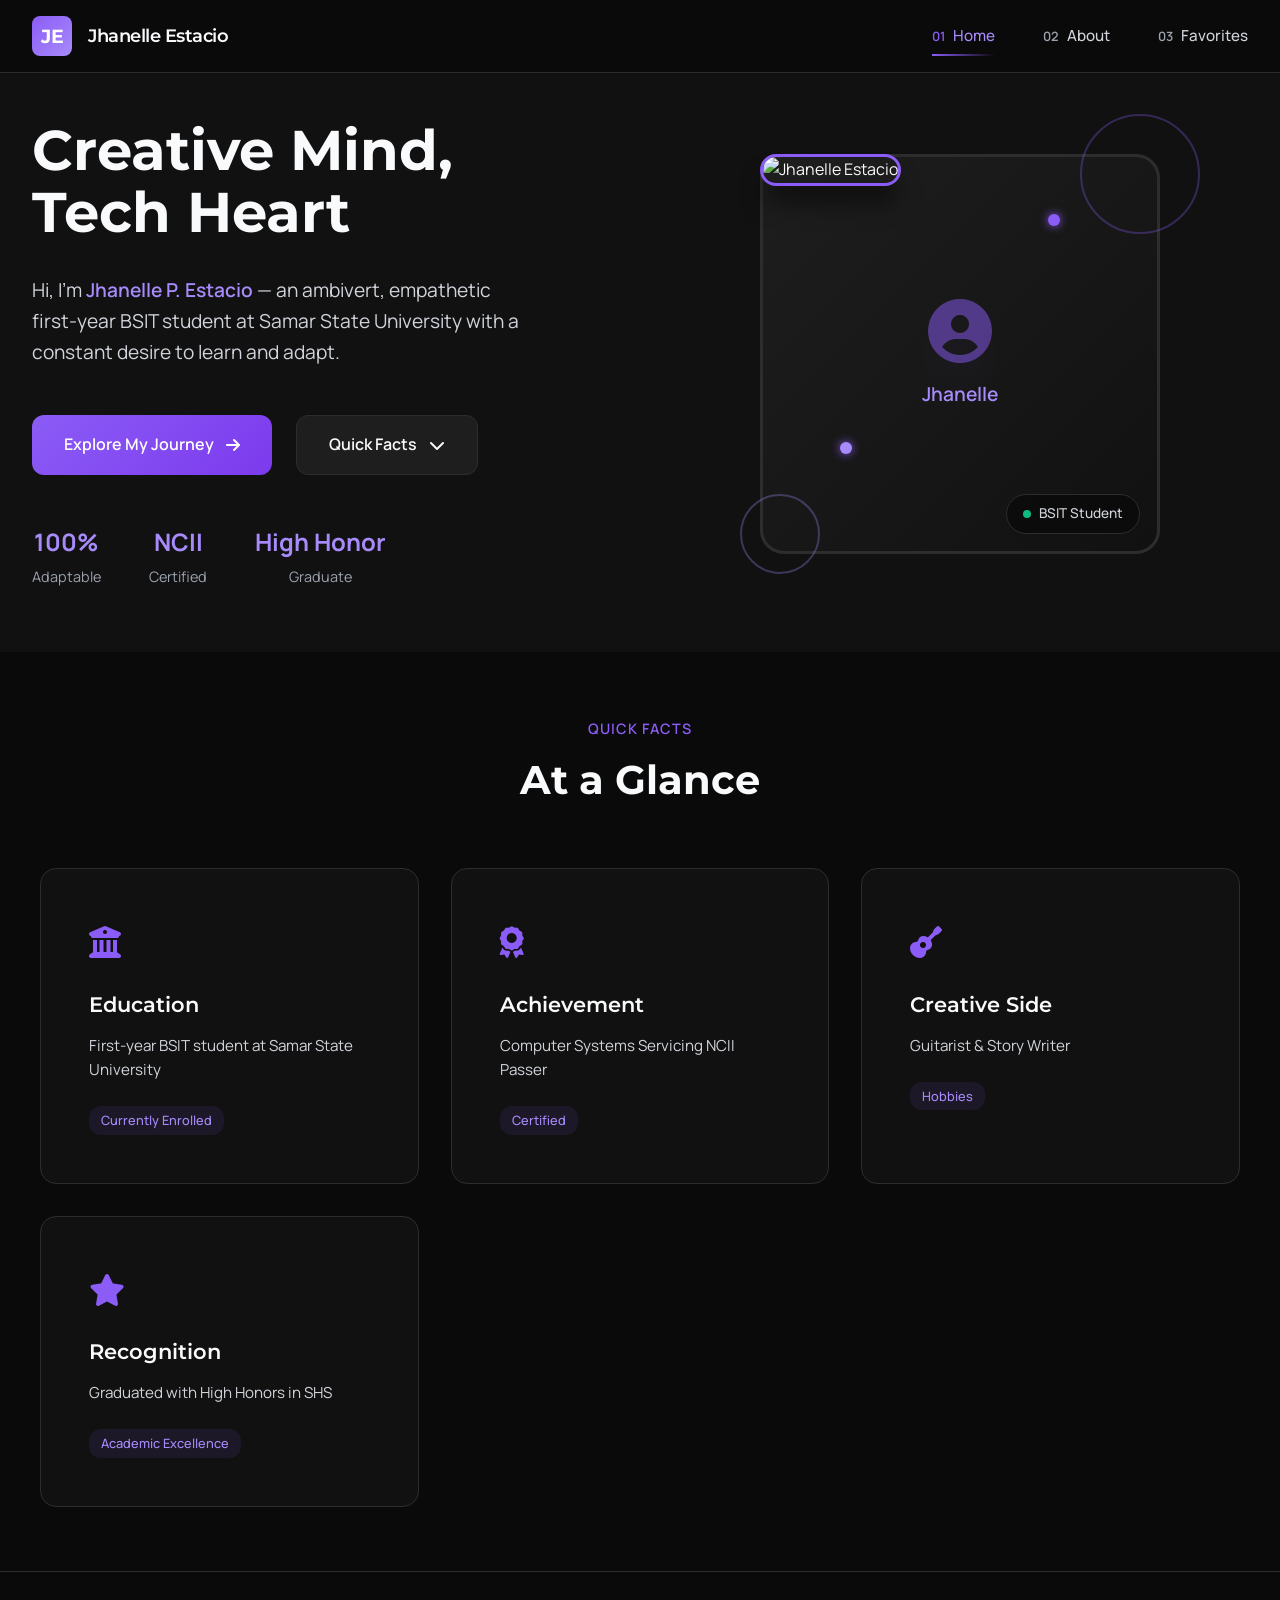
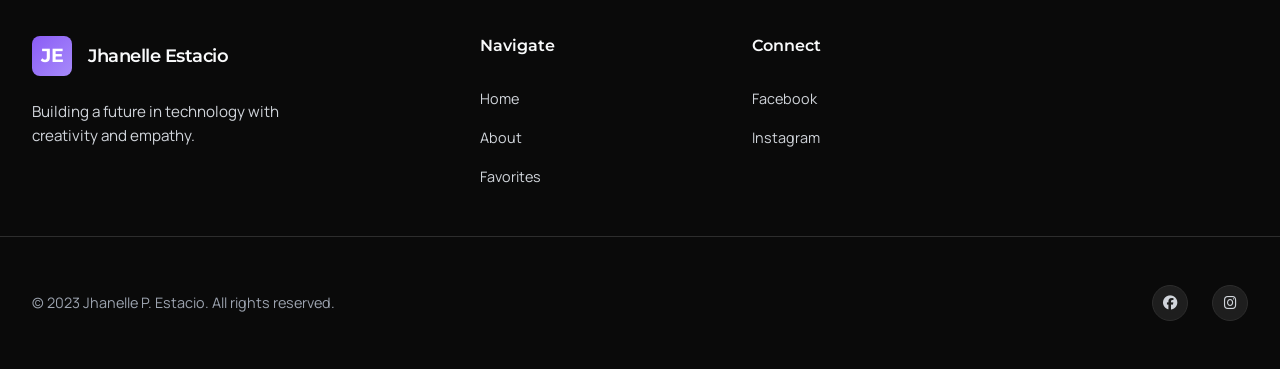
==== index.html @ f0dbc02e "Add files via upload" ====
<!DOCTYPE html>
<html lang="en">

<head>
    <meta charset="UTF-8">
    <meta name="viewport" content="width=device-width, initial-scale=1.0">
    <title>Jhanelle Estacio | BSIT Student & Creative</title>
    <link rel="stylesheet" href="style.css">
    <link rel="preconnect" href="https://fonts.googleapis.com">
    <link rel="preconnect" href="https://fonts.gstatic.com" crossorigin>
    <link
        href="https://fonts.googleapis.com/css2?family=Montserrat:wght@300;400;500;600;700&family=Manrope:wght@300;400;500;600&display=swap"
        rel="stylesheet">
    <link rel="stylesheet" href="https://cdnjs.cloudflare.com/ajax/libs/font-awesome/6.4.0/css/all.min.css">
    <link rel="stylesheet" href="https://cdnjs.cloudflare.com/ajax/libs/font-awesome/6.4.0/css/all.min.css">
</head>

<body>
    <!-- Navigation -->
    <nav class="navbar">
        <div class="nav-container">
            <div class="nav-logo">
                <span class="logo-icon">JE</span>
                <span class="logo-text">Jhanelle Estacio</span>
            </div>

            <div class="nav-menu">
                <a href="index.html" class="nav-link active">
                    <span class="nav-number">01</span>
                    <span class="nav-label">Home</span>
                </a>
                <a href="about.html" class="nav-link">
                    <span class="nav-number">02</span>
                    <span class="nav-label">About</span>
                </a>
                <a href="favorites.html" class="nav-link">
                    <span class="nav-number">03</span>
                    <span class="nav-label">Favorites</span>
                </a>
            </div>

            <button class="menu-toggle">
                <span class="menu-bar"></span>
                <span class="menu-bar"></span>
            </button>
        </div>
    </nav>

    <!-- Hero Section -->
    <section class="hero-section">
        <div class="hero-container">
            <div class="hero-content">

                <h1 class="hero-title">
                    <span class="title-line">Creative Mind,</span>
                    <span class="title-line">Tech Heart</span>
                </h1>

                <p class="hero-subtitle">
                    Hi, I'm <span class="highlight-name">Jhanelle P. Estacio</span> — an ambivert, empathetic first-year
                    BSIT student at Samar State University with a constant desire to learn and adapt.
                </p>

                <div class="hero-actions">
                    <a href="about.html" class="btn-primary">
                        <span>Explore My Journey</span>
                        <i class="fas fa-arrow-right"></i>
                    </a>
                    <a href="#quick-facts" class="btn-secondary">
                        <span>Quick Facts</span>
                        <i class="fas fa-chevron-down"></i>
                    </a>
                </div>

                <div class="hero-stats">
                    <div class="stat-item">
                        <div class="stat-number">100%</div>
                        <div class="stat-label">Adaptable</div>
                    </div>
                    <div class="stat-item">
                        <div class="stat-number">NCII</div>
                        <div class="stat-label">Certified</div>
                    </div>
                    <div class="stat-item">
                        <div class="stat-number">High Honor</div>
                        <div class="stat-label">Graduate</div>
                    </div>
                </div>
            </div>

            <div class="hero-visual">
                <div class="visual-container">
                    <div class="main-visual">
                        <!-- Profile Image Container -->
                        <div class="profile-image-container">
                            <!-- Your actual profile image -->
                            <img src="images/profile.jpg" alt="Jhanelle Estacio" class="profile-image">

                            <!-- Fallback in case image doesn't load -->
                            <div class="profile-fallback">
                                <i class="fas fa-user-circle"></i>
                                <span>Jhanelle</span>
                            </div>

                            <!-- Decorative elements -->
                            <div class="profile-decoration">
                                <div class="decoration-circle circle-1"></div>
                                <div class="decoration-circle circle-2"></div>
                                <div class="decoration-dot dot-1"></div>
                                <div class="decoration-dot dot-2"></div>
                                <div class="decoration-accent accent-1"></div>
                            </div>

                            <!-- Status badge -->
                            <div class="profile-status">
                                <span class="status-dot"></span>
                                <span class="status-text">BSIT Student</span>
                            </div>
                        </div>
                    </div>
                </div>
            </div>
    </section>

    <!-- Quick Facts -->
    <section class="quick-facts" id="quick-facts">
        <div class="section-header">
            <span class="section-label">Quick Facts</span>
            <h2 class="section-title">At a Glance</h2>
        </div>

        <div class="facts-grid">
            <div class="fact-card">
                <div class="fact-icon">
                    <i class="fas fa-university"></i>
                </div>
                <h3 class="fact-title">Education</h3>
                <p class="fact-desc">First-year BSIT student at Samar State University</p>
                <div class="fact-meta">
                    <span class="meta-tag">Currently Enrolled</span>
                </div>
            </div>

            <div class="fact-card">
                <div class="fact-icon">
                    <i class="fas fa-award"></i>
                </div>
                <h3 class="fact-title">Achievement</h3>
                <p class="fact-desc">Computer Systems Servicing NCII Passer</p>
                <div class="fact-meta">
                    <span class="meta-tag">Certified</span>
                </div>
            </div>

            <div class="fact-card">
                <div class="fact-icon">
                    <i class="fas fa-guitar"></i>
                </div>
                <h3 class="fact-title">Creative Side</h3>
                <p class="fact-desc">Guitarist & Story Writer</p>
                <div class="fact-meta">
                    <span class="meta-tag">Hobbies</span>
                </div>
            </div>

            <div class="fact-card">
                <div class="fact-icon">
                    <i class="fas fa-star"></i>
                </div>
                <h3 class="fact-title">Recognition</h3>
                <p class="fact-desc">Graduated with High Honors in SHS</p>
                <div class="fact-meta">
                    <span class="meta-tag">Academic Excellence</span>
                </div>
            </div>
        </div>
    </section>

    <!-- Footer -->
    <footer class="footer">
        <div class="footer-container">
            <div class="footer-brand">
                <div class="footer-logo">
                    <span class="logo-icon">JE</span>
                    <span class="logo-text">Jhanelle Estacio</span>
                </div>
                <p class="footer-tagline">Building a future in technology with creativity and empathy.</p>
            </div>

            <div class="footer-links">
                <div class="link-group">
                    <h4 class="link-title">Navigate</h4>
                    <a href="index.html" class="footer-link">Home</a>
                    <a href="about.html" class="footer-link">About</a>
                    <a href="favorites.html" class="footer-link">Favorites</a>
                </div>

                <div class="link-group">
                    <h4 class="link-title">Connect</h4>
                    <a href="https://www.facebook.com/jhanelle.estacio.2025" class="footer-link">Facebook</a>
                    <a href="https://www.instagram.com/elle_estacioo?igsh=bXg5MTA5ZjFhMmU0" class="footer-link">Instagram</a>
                </div>
            </div>
        </div>

        <div class="footer-bottom">
            <p class="copyright">&copy; 2023 Jhanelle P. Estacio. All rights reserved.</p>
            <div class="footer-social">
                <a href="https://www.facebook.com/jhanelle.estacio.2025" class="social-icon"><i class="fab fa-facebook"></i></a>
                <a href="https://www.instagram.com/elle_estacioo?igsh=bXg5MTA5ZjFhMmU0" class="social-icon"><i class="fab fa-instagram"></i></a>
            </div>
        </div>
    </footer>
</body>

</html>
---- style.css ----
/* ============================================
   PREMIUM BRAND STYLES - Jhanelle Estacio
   ============================================ */

/* Reset & Base */
* {
    margin: 0;
    padding: 0;
    box-sizing: border-box;
}

:root {
    /* Premium Color Palette */
    --primary: #0A0A0A;
    --secondary: #1A1A1A;
    --accent: #8B5CF6;
    --accent-light: #A78BFA;
    --accent-dark: #7C3AED;
    --text-primary: #F9FAFB;
    --text-secondary: #D1D5DB;
    --text-muted: #9CA3AF;
    --surface: #111111;
    --surface-light: #1E1E1E;
    --surface-dark: #0A0A0A;
    --border: #2D2D2D;
    --success: #10B981;
    --warning: #F59E0B;
    --error: #EF4444;
    
    /* Typography */
    --font-heading: 'Montserrat', sans-serif;
    --font-body: 'Manrope', sans-serif;
    
    /* Spacing */
    --space-xs: 0.5rem;
    --space-sm: 1rem;
    --space-md: 1.5rem;
    --space-lg: 2rem;
    --space-xl: 3rem;
    --space-2xl: 4rem;
    
    /* Effects */
    --shadow-sm: 0 1px 3px rgba(0, 0, 0, 0.3);
    --shadow-md: 0 4px 6px -1px rgba(0, 0, 0, 0.4);
    --shadow-lg: 0 10px 15px -3px rgba(0, 0, 0, 0.5);
    --shadow-xl: 0 20px 25px -5px rgba(0, 0, 0, 0.6);
    --glow: 0 0 20px rgba(139, 92, 246, 0.3);
    --transition: all 0.3s cubic-bezier(0.4, 0, 0.2, 1);
}

html {
    scroll-behavior: smooth;
}

body {
    font-family: var(--font-body);
    background-color: var(--surface);
    color: var(--text-primary);
    line-height: 1.6;
    overflow-x: hidden;
    font-weight: 400;
}

/* Typography */
h1, h2, h3, h4, h5, h6 {
    font-family: var(--font-heading);
    font-weight: 600;
    line-height: 1.2;
}

/* Container */
.container {
    max-width: 1280px;
    margin: 0 auto;
    padding: 0 var(--space-lg);
}

/* Navigation */
.navbar {
    position: fixed;
    top: 0;
    left: 0;
    right: 0;
    background: rgba(10, 10, 10, 0.9);
    backdrop-filter: blur(10px);
    border-bottom: 1px solid var(--border);
    z-index: 1000;
    padding: var(--space-sm) 0;
}

.nav-container {
    max-width: 1280px;
    margin: 0 auto;
    padding: 0 var(--space-lg);
    display: flex;
    align-items: center;
    justify-content: space-between;
}

.nav-logo {
    display: flex;
    align-items: center;
    gap: var(--space-sm);
}

.logo-icon {
    width: 40px;
    height: 40px;
    background: linear-gradient(135deg, var(--accent), var(--accent-light));
    color: white;
    border-radius: 8px;
    display: flex;
    align-items: center;
    justify-content: center;
    font-family: var(--font-heading);
    font-weight: 700;
    font-size: 1.2rem;
}

.logo-text {
    font-family: var(--font-heading);
    font-weight: 600;
    font-size: 1.1rem;
    letter-spacing: -0.5px;
}

.nav-menu {
    display: flex;
    gap: var(--space-xl);
}

.nav-link {
    display: flex;
    align-items: center;
    gap: 8px;
    text-decoration: none;
    color: var(--text-secondary);
    font-weight: 500;
    font-size: 0.95rem;
    transition: var(--transition);
    position: relative;
    padding: 8px 0;
}

.nav-link:hover {
    color: var(--text-primary);
}

.nav-link.active {
    color: var(--accent-light);
}

.nav-link.active .nav-number {
    color: var(--accent);
}

.nav-link.active::after {
    content: '';
    position: absolute;
    bottom: 0;
    left: 0;
    width: 100%;
    height: 2px;
    background: linear-gradient(90deg, var(--accent), transparent);
}

.nav-number {
    font-size: 0.8rem;
    color: var(--text-muted);
    font-weight: 600;
}

.nav-cta {
    display: flex;
    align-items: center;
    gap: 8px;
    padding: 8px 16px;
    background: var(--surface-light);
    border-radius: 20px;
    border: 1px solid var(--border);
}

.status-indicator {
    width: 8px;
    height: 8px;
    background: var(--success);
    border-radius: 50%;
    animation: pulse 2s infinite;
}

@keyframes pulse {
    0%, 100% { opacity: 1; }
    50% { opacity: 0.5; }
}

.status-text {
    font-size: 0.85rem;
    color: var(--text-secondary);
}

.menu-toggle {
    display: none;
    background: none;
    border: none;
    cursor: pointer;
    padding: 8px;
}

.menu-bar {
    display: block;
    width: 20px;
    height: 2px;
    background: var(--text-primary);
    margin: 4px 0;
    transition: var(--transition);
}

/* Hero Section */
.hero-section {
    padding-top: 120px;
    padding-bottom: var(--space-2xl);
    position: relative;
    overflow: hidden;
}

.hero-container {
    max-width: 1280px;
    margin: 0 auto;
    padding: 0 var(--space-lg);
    display: grid;
    grid-template-columns: 1fr 1fr;
    gap: var(--space-2xl);
    align-items: center;
}

.hero-badge {
    display: inline-flex;
    align-items: center;
    gap: 8px;
    background: rgba(139, 92, 246, 0.1);
    border: 1px solid rgba(139, 92, 246, 0.2);
    padding: 8px 16px;
    border-radius: 20px;
    margin-bottom: var(--space-lg);
}

.badge-dot {
    width: 6px;
    height: 6px;
    background: var(--accent);
    border-radius: 50%;
}

.badge-text {
    font-size: 0.9rem;
    color: var(--accent-light);
    font-weight: 500;
}

.hero-title {
    font-size: 3.5rem;
    font-weight: 700;
    line-height: 1.1;
    margin-bottom: var(--space-lg);
}

.title-line {
    display: block;
}

.hero-subtitle {
    font-size: 1.2rem;
    color: var(--text-secondary);
    margin-bottom: var(--space-xl);
    max-width: 500px;
    line-height: 1.6;
}

.highlight-name {
    color: var(--accent-light);
    font-weight: 600;
}

.hero-actions {
    display: flex;
    gap: var(--space-md);
    margin-bottom: var(--space-xl);
}

.btn-primary {
    display: inline-flex;
    align-items: center;
    gap: 12px;
    background: linear-gradient(135deg, var(--accent), var(--accent-dark));
    color: white;
    padding: 16px 32px;
    border-radius: 12px;
    text-decoration: none;
    font-weight: 600;
    font-size: 1rem;
    transition: var(--transition);
    border: none;
    cursor: pointer;
}

.btn-primary:hover {
    transform: translateY(-2px);
    box-shadow: var(--glow);
}

.btn-secondary {
    display: inline-flex;
    align-items: center;
    gap: 12px;
    background: var(--surface-light);
    color: var(--text-primary);
    padding: 16px 32px;
    border-radius: 12px;
    text-decoration: none;
    font-weight: 600;
    font-size: 1rem;
    transition: var(--transition);
    border: 1px solid var(--border);
}

.btn-secondary:hover {
    background: var(--surface);
    transform: translateY(-2px);
}

.hero-stats {
    display: flex;
    gap: var(--space-xl);
    margin-top: var(--space-xl);
}

.stat-item {
    text-align: center;
}

.stat-number {
    font-size: 1.5rem;
    font-weight: 700;
    color: var(--accent-light);
    margin-bottom: 4px;
}

.stat-label {
    font-size: 0.9rem;
    color: var(--text-muted);
}

/* Hero Visual with Profile Image */
.hero-visual {
    position: relative;
}

.visual-container {
    position: relative;
}

.main-visual {
    position: relative;
    width: 400px;
    height: 400px;
    margin: 0 auto;
}

/* Profile Image Styles */
.profile-image-container {
    position: relative;
    width: 100%;
    height: 100%;
}

.profile-image {
    width: 100%;
    height: 100%;
    object-fit: cover;
    border-radius: 24px;
    border: 3px solid var(--accent);
    box-shadow: var(--shadow-xl);
    position: relative;
    z-index: 2;
    transition: var(--transition);
}

.profile-image:hover {
    transform: scale(1.02);
    box-shadow: var(--glow);
}

.profile-fallback {
    position: absolute;
    top: 0;
    left: 0;
    width: 100%;
    height: 100%;
    background: linear-gradient(135deg, var(--surface-light), var(--surface));
    border-radius: 24px;
    display: flex;
    flex-direction: column;
    align-items: center;
    justify-content: center;
    z-index: 1;
    border: 3px solid var(--border);
    color: var(--text-muted);
    font-size: 1.5rem;
    gap: var(--space-sm);
}

.profile-fallback i {
    font-size: 4rem;
    color: var(--accent);
    opacity: 0.5;
}

.profile-fallback span {
    font-size: 1.2rem;
    font-weight: 600;
    color: var(--accent-light);
}

.profile-decoration {
    position: absolute;
    top: 0;
    left: 0;
    width: 100%;
    height: 100%;
    pointer-events: none;
    z-index: 1;
}

.decoration-circle {
    position: absolute;
    border-radius: 50%;
    border: 2px solid var(--accent);
    opacity: 0.3;
    animation: float 6s ease-in-out infinite;
}

.circle-1 {
    width: 120px;
    height: 120px;
    top: -40px;
    right: -40px;
    animation-delay: 0s;
}

.circle-2 {
    width: 80px;
    height: 80px;
    bottom: -20px;
    left: -20px;
    animation-delay: 2s;
    border-color: var(--accent-light);
}

.decoration-dot {
    position: absolute;
    width: 12px;
    height: 12px;
    background: var(--accent);
    border-radius: 50%;
    box-shadow: 0 0 10px var(--accent);
}

.dot-1 {
    top: 60px;
    right: 100px;
    animation: pulseDot 2s infinite;
}

.dot-2 {
    bottom: 100px;
    left: 80px;
    background: var(--accent-light);
    animation: pulseDot 2s infinite 1s;
}

.decoration-accent {
    position: absolute;
    width: 60px;
    height: 60px;
    border-radius: 50%;
    background: radial-gradient(circle, var(--accent) 0%, transparent 70%);
    opacity: 0.1;
    filter: blur(20px);
}

.accent-1 {
    top: 50%;
    left: 50%;
    transform: translate(-50%, -50%);
}

@keyframes float {
    0%, 100% {
        transform: translateY(0) rotate(0deg);
    }
    50% {
        transform: translateY(-10px) rotate(5deg);
    }
}

@keyframes pulseDot {
    0%, 100% {
        transform: scale(1);
        opacity: 1;
    }
    50% {
        transform: scale(1.2);
        opacity: 0.7;
    }
}

.profile-status {
    position: absolute;
    bottom: 20px;
    right: 20px;
    background: rgba(10, 10, 10, 0.8);
    backdrop-filter: blur(10px);
    padding: 8px 16px;
    border-radius: 20px;
    display: flex;
    align-items: center;
    gap: 8px;
    z-index: 3;
    border: 1px solid var(--border);
}

.status-dot {
    width: 8px;
    height: 8px;
    background: var(--success);
    border-radius: 50%;
    animation: pulse 2s infinite;
}

.status-text {
    font-size: 0.85rem;
    color: var(--text-secondary);
    font-weight: 500;
}

.scroll-indicator {
    position: absolute;
    bottom: var(--space-lg);
    left: 50%;
    transform: translateX(-50%);
    display: flex;
    flex-direction: column;
    align-items: center;
    gap: 8px;
    color: var(--text-muted);
    font-size: 0.8rem;
}

.scroll-line {
    width: 1px;
    height: 40px;
    background: linear-gradient(to bottom, var(--accent), transparent);
}

/* Quick Facts */
.quick-facts {
    padding: var(--space-2xl) 0;
    background: var(--surface-dark);
}

.section-header {
    text-align: center;
    margin-bottom: var(--space-2xl);
}

.section-label {
    display: inline-block;
    color: var(--accent);
    font-size: 0.9rem;
    font-weight: 600;
    letter-spacing: 1px;
    text-transform: uppercase;
    margin-bottom: var(--space-sm);
}

.section-title {
    font-size: 2.5rem;
    font-weight: 700;
    color: var(--text-primary);
}

.facts-grid {
    display: grid;
    grid-template-columns: repeat(auto-fit, minmax(280px, 1fr));
    gap: var(--space-lg);
    max-width: 1200px;
    margin: 0 auto;
}

.fact-card {
    background: var(--surface);
    border: 1px solid var(--border);
    border-radius: 16px;
    padding: var(--space-xl);
    transition: var(--transition);
    position: relative;
    overflow: hidden;
}

.fact-card::before {
    content: '';
    position: absolute;
    top: 0;
    left: 0;
    width: 100%;
    height: 4px;
    background: linear-gradient(90deg, var(--accent), transparent);
    opacity: 0;
    transition: var(--transition);
}

.fact-card:hover {
    transform: translateY(-8px);
    box-shadow: var(--shadow-lg);
}

.fact-card:hover::before {
    opacity: 1;
}

.fact-icon {
    font-size: 2rem;
    color: var(--accent);
    margin-bottom: var(--space-md);
}

.fact-title {
    font-size: 1.3rem;
    margin-bottom: var(--space-sm);
    color: var(--text-primary);
}

.fact-desc {
    color: var(--text-secondary);
    font-size: 0.95rem;
    line-height: 1.6;
    margin-bottom: var(--space-md);
}

.fact-meta {
    margin-top: var(--space-md);
}

.meta-tag {
    display: inline-block;
    background: rgba(139, 92, 246, 0.1);
    color: var(--accent-light);
    padding: 4px 12px;
    border-radius: 12px;
    font-size: 0.8rem;
    font-weight: 500;
}

/* Page Header */
.page-header {
    padding-top: 140px;
    padding-bottom: var(--space-2xl);
}

.header-container {
    max-width: 1280px;
    margin: 0 auto;
    padding: 0 var(--space-lg);
    display: grid;
    grid-template-columns: 1fr 1fr;
    gap: var(--space-2xl);
    align-items: center;
}

.header-content {
    max-width: 600px;
}

.page-label {
    display: inline-block;
    color: var(--accent);
    font-size: 0.9rem;
    font-weight: 600;
    letter-spacing: 1px;
    text-transform: uppercase;
    margin-bottom: var(--space-sm);
}

.page-title {
    font-size: 3rem;
    font-weight: 700;
    line-height: 1.1;
    margin-bottom: var(--space-lg);
}

.page-intro {
    font-size: 1.1rem;
    color: var(--text-secondary);
    line-height: 1.6;
}

.header-stats {
    display: grid;
    grid-template-columns: repeat(3, 1fr);
    gap: var(--space-lg);
}

.header-stat {
    text-align: center;
    padding: var(--space-lg);
    background: var(--surface-light);
    border: 1px solid var(--border);
    border-radius: 16px;
}

.stat-value {
    font-size: 1.5rem;
    font-weight: 700;
    color: var(--accent-light);
    margin-bottom: 4px;
}

.stat-name {
    font-size: 0.9rem;
    color: var(--text-muted);
    text-transform: uppercase;
    letter-spacing: 1px;
}

/* About Page Styles */
.about-content {
    padding: var(--space-2xl) 0;
}

.content-container {
    max-width: 1200px;
    margin: 0 auto;
    padding: 0 var(--space-lg);
}

.intro-section {
    display: grid;
    grid-template-columns: 2fr 1fr;
    gap: var(--space-2xl);
    margin-bottom: var(--space-2xl);
}

.section-heading {
    font-size: 2.2rem;
    margin-bottom: var(--space-lg);
    color: var(--text-primary);
}

.intro-paragraph {
    color: var(--text-secondary);
    margin-bottom: var(--space-md);
    line-height: 1.7;
}

.intro-visual {
    display: grid;
    grid-template-columns: 1fr 1fr;
    gap: var(--space-md);
}

.trait-card {
    background: var(--surface-light);
    border: 1px solid var(--border);
    border-radius: 12px;
    padding: var(--space-md);
    text-align: center;
    transition: var(--transition);
}

.trait-card:hover {
    transform: translateY(-4px);
    border-color: var(--accent);
}

.trait-icon {
    font-size: 1.5rem;
    color: var(--accent);
    margin-bottom: var(--space-sm);
}

.trait-title {
    font-size: 1rem;
    margin-bottom: 4px;
    color: var(--text-primary);
}

.trait-desc {
    font-size: 0.8rem;
    color: var(--text-muted);
    line-height: 1.4;
}

/* Skills Section */
.skills-section {
    margin-bottom: var(--space-2xl);
}

.skills-grid {
    display: grid;
    grid-template-columns: repeat(auto-fit, minmax(350px, 1fr));
    gap: var(--space-lg);
    margin-top: var(--space-xl);
}

.skill-category {
    background: var(--surface-light);
    border: 1px solid var(--border);
    border-radius: 16px;
    padding: var(--space-xl);
    transition: var(--transition);
}

.skill-category:hover {
    transform: translateY(-4px);
    border-color: var(--accent);
}

.category-header {
    display: flex;
    align-items: center;
    gap: var(--space-md);
    margin-bottom: var(--space-md);
}

.category-icon {
    font-size: 1.8rem;
    color: var(--accent);
}

.category-title {
    font-size: 1.3rem;
    color: var(--text-primary);
}

.category-desc {
    color: var(--text-secondary);
    margin-bottom: var(--space-lg);
    line-height: 1.6;
}

.skill-level {
    margin-top: var(--space-lg);
}

.level-bar {
    height: 6px;
    background: var(--surface);
    border-radius: 3px;
    overflow: hidden;
    margin-bottom: 8px;
}

.level-fill {
    height: 100%;
    background: linear-gradient(90deg, var(--accent), var(--accent-light));
    border-radius: 3px;
}

.level-text {
    font-size: 0.9rem;
    color: var(--accent-light);
    font-weight: 600;
}

/* Achievements Section */
.achievements-timeline {
    max-width: 800px;
    margin: var(--space-xl) auto 0;
}

.timeline-item {
    display: grid;
    grid-template-columns: 120px 1fr;
    gap: var(--space-xl);
    padding: var(--space-xl) 0;
    border-bottom: 1px solid var(--border);
    position: relative;
}

.timeline-item:last-child {
    border-bottom: none;
}

.timeline-year {
    font-size: 1.2rem;
    font-weight: 700;
    color: var(--accent-light);
    position: relative;
    padding-left: var(--space-lg);
}

.timeline-year::before {
    content: '';
    position: absolute;
    left: 0;
    top: 50%;
    transform: translateY(-50%);
    width: 8px;
    height: 8px;
    background: var(--accent);
    border-radius: 50%;
}

.timeline-content {
    padding-right: var(--space-lg);
}

.timeline-title {
    font-size: 1.3rem;
    margin-bottom: var(--space-sm);
    color: var(--text-primary);
}

.timeline-desc {
    color: var(--text-secondary);
    line-height: 1.6;
    margin-bottom: var(--space-md);
}

.timeline-tags {
    display: flex;
    gap: var(--space-sm);
}

.tag {
    display: inline-block;
    background: rgba(139, 92, 246, 0.1);
    color: var(--accent-light);
    padding: 4px 12px;
    border-radius: 12px;
    font-size: 0.8rem;
    font-weight: 500;
}

/* Favorites Page */
.favorites-header .header-visual {
    display: flex;
    justify-content: center;
}

.visual-grid {
    display: grid;
    grid-template-columns: repeat(2, 1fr);
    gap: var(--space-md);
    width: 200px;
    height: 200px;
}

.grid-item {
    background: var(--surface-light);
    border: 1px solid var(--border);
    border-radius: 12px;
    display: flex;
    align-items: center;
    justify-content: center;
    font-size: 2rem;
    color: var(--accent);
    transition: var(--transition);
}

.grid-item:hover {
    transform: rotate(5deg);
    border-color: var(--accent);
}


/* Responsive adjustments - maintain fixed layout */
@media (max-width: 1024px) {
    .hobby-card {
        grid-template-columns: 1fr;
    }
    
    .hobby-visual,
    .hobby-image-container {
        height: 250px;
    }
    
    .hobby-card {
        min-height: 550px; /* Adjust for stacked layout */
    }
}

@media (max-width: 768px) {
    .hobby-visual,
    .hobby-image-container {
        height: 200px;
    }
    
    .hobby-card {
        min-height: 500px;
    }
}

/* Music Section */
.music-section {
    padding: var(--space-2xl) 0;
    background: var(--surface-dark);
}

.music-container {
    max-width: 1200px;
    margin: var(--space-2xl) auto 0;
    display: grid;
    grid-template-columns: repeat(auto-fit, minmax(500px, 1fr));
    gap: var(--space-2xl);
}

.music-category {
    background: var(--surface);
    border: 1px solid var(--border);
    border-radius: 20px;
    padding: var(--space-xl);
}

.category-header {
    margin-bottom: var(--space-xl);
    text-align: center;
}

.category-title {
    font-size: 1.8rem;
    color: var(--text-primary);
    margin-bottom: 4px;
}

.category-subtitle {
    color: var(--text-muted);
    font-size: 0.9rem;
}

.artist-grid {
    display: flex;
    flex-direction: column;
    gap: var(--space-lg);
}

.artist-card {
    display: grid;
    grid-template-columns: auto 1fr;
    gap: var(--space-lg);
    align-items: center;
    padding: var(--space-lg);
    background: var(--surface-light);
    border: 1px solid var(--border);
    border-radius: 16px;
    transition: var(--transition);
}

.artist-card:hover {
    transform: translateY(-4px);
    border-color: var(--accent);
}

.artist-avatar {
    width: 70px;
    height: 70px;
    border-radius: 50%;
    display: flex;
    align-items: center;
    justify-content: center;
    font-family: var(--font-heading);
    font-weight: 700;
    font-size: 1.5rem;
    color: white;
}

.avatar-1 { background: linear-gradient(135deg, #667eea 0%, #764ba2 100%); }
.avatar-2 { background: linear-gradient(135deg, #f093fb 0%, #f5576c 100%); }
.avatar-3 { background: linear-gradient(135deg, #4facfe 0%, #00f2fe 100%); }
.avatar-4 { background: linear-gradient(135deg, #43e97b 0%, #38f9d7 100%); }

.artist-info {
    flex-grow: 1;
}

.artist-name {
    font-size: 1.3rem;
    color: var(--text-primary);
    margin-bottom: 4px;
}

.artist-genre {
    font-size: 0.9rem;
    color: var(--accent-light);
    margin-bottom: var(--space-sm);
    font-weight: 500;
}

.artist-desc {
    color: var(--text-secondary);
    font-size: 0.9rem;
    line-height: 1.5;
    margin-bottom: var(--space-sm);
}

.artist-tags {
    margin-top: var(--space-sm);
}

.artist-tag {
    display: inline-block;
    background: rgba(139, 92, 246, 0.1);
    color: var(--accent-light);
    padding: 4px 12px;
    border-radius: 12px;
    font-size: 0.8rem;
    font-weight: 500;
}

/* Inspiration Section */
.inspiration-section {
    padding: var(--space-2xl) 0;
}

.inspiration-container {
    max-width: 1000px;
    margin: 0 auto;
    padding: 0 var(--space-lg);
    display: grid;
    grid-template-columns: 1fr 1fr;
    gap: var(--space-2xl);
    align-items: center;
}

.inspiration-title {
    font-size: 2.2rem;
    margin-bottom: var(--space-lg);
    color: var(--text-primary);
    line-height: 1.2;
}

.inspiration-text {
    color: var(--text-secondary);
    line-height: 1.7;
    margin-bottom: var(--space-md);
}

.quote-card {
    background: linear-gradient(135deg, var(--surface-light), var(--surface));
    border: 1px solid var(--border);
    border-radius: 20px;
    padding: var(--space-2xl);
    position: relative;
    overflow: hidden;
}

.quote-card::before {
    content: '';
    position: absolute;
    top: 0;
    left: 0;
    width: 100%;
    height: 4px;
    background: linear-gradient(90deg, var(--accent), var(--accent-light));
}

.quote-icon {
    font-size: 2rem;
    color: var(--accent);
    margin-bottom: var(--space-lg);
    opacity: 0.5;
}

.quote-text {
    font-size: 1.3rem;
    font-style: italic;
    color: var(--text-primary);
    line-height: 1.6;
    margin-bottom: var(--space-lg);
}

.quote-author {
    display: flex;
    flex-direction: column;
}

.author-name {
    font-weight: 600;
    color: var(--text-primary);
}

.author-title {
    font-size: 0.9rem;
    color: var(--text-muted);
}

/* Footer */
.footer {
    background: var(--surface-dark);
    border-top: 1px solid var(--border);
    padding: var(--space-2xl) 0 var(--space-xl);
}

.footer-container {
    max-width: 1280px;
    margin: 0 auto;
    padding: 0 var(--space-lg);
    display: grid;
    grid-template-columns: 1fr 2fr;
    gap: var(--space-2xl);
    margin-bottom: var(--space-xl);
}

.footer-brand {
    max-width: 300px;
}

.footer-logo {
    display: flex;
    align-items: center;
    gap: var(--space-sm);
    margin-bottom: var(--space-md);
}

.footer-tagline {
    color: var(--text-secondary);
    line-height: 1.6;
    font-size: 0.95rem;
}

.footer-links {
    display: grid;
    grid-template-columns: repeat(3, 1fr);
    gap: var(--space-xl);
}

.link-group {
    display: flex;
    flex-direction: column;
    gap: var(--space-sm);
}

.link-title {
    font-size: 1rem;
    font-weight: 600;
    color: var(--text-primary);
    margin-bottom: var(--space-sm);
}

.footer-link {
    color: var(--text-secondary);
    text-decoration: none;
    font-size: 0.9rem;
    transition: var(--transition);
}

.footer-link:hover {
    color: var(--accent-light);
}

.footer-bottom {
    max-width: 1280px;
    margin: 0 auto;
    padding: 0 var(--space-lg);
    display: flex;
    justify-content: space-between;
    align-items: center;
    padding-top: var(--space-xl);
    border-top: 1px solid var(--border);
}

.copyright {
    color: var(--text-muted);
    font-size: 0.9rem;
}

.footer-social {
    display: flex;
    gap: var(--space-md);
}

.social-icon {
    width: 36px;
    height: 36px;
    background: var(--surface-light);
    border: 1px solid var(--border);
    border-radius: 50%;
    display: flex;
    align-items: center;
    justify-content: center;
    color: var(--text-secondary);
    text-decoration: none;
    transition: var(--transition);
    font-size: 0.9rem;
}

.social-icon:hover {
    background: var(--accent);
    color: white;
    transform: translateY(-2px);
}

/* Responsive Design */
@media (max-width: 1024px) {
    .hero-title {
        font-size: 2.8rem;
    }
    
    .hero-container,
    .header-container,
    .intro-section,
    .inspiration-container {
        grid-template-columns: 1fr;
        gap: var(--space-xl);
    }
    
    .footer-container {
        grid-template-columns: 1fr;
        gap: var(--space-xl);
    }
    
    .music-container {
        grid-template-columns: 1fr;
    }
    
    .profile-image-container,
    .main-visual {
        width: 350px;
        height: 350px;
    }
    
    .hobby-card {
        grid-template-columns: 1fr;
        min-height: 550px;
    }
    
    .hobby-visual,
    .hobby-image-container {
        height: 250px;
    }
}

@media (max-width: 768px) {
    .nav-menu,
    .nav-cta {
        display: none;
    }
    
    .menu-toggle {
        display: block;
    }
    
    .hero-title {
        font-size: 2.2rem;
    }
    
    .page-title {
        font-size: 2.2rem;
    }
    
    .section-title {
        font-size: 2rem;
    }
    
    .hobby-card {
        grid-template-columns: 1fr;
        min-height: 500px;
    }
    
    .hobby-visual,
    .hobby-image-container {
        height: 200px;
    }
    
    .footer-links {
        grid-template-columns: 1fr;
        gap: var(--space-lg);
    }
    
    .footer-bottom {
        flex-direction: column;
        gap: var(--space-md);
        text-align: center;
    }
    
    .profile-image-container,
    .main-visual {
        width: 300px;
        height: 300px;
    }
    
    .circle-1 {
        width: 80px;
        height: 80px;
        top: -20px;
        right: -20px;
    }
    
    .circle-2 {
        width: 60px;
        height: 60px;
        bottom: -15px;
        left: -15px;
    }
    
    .intro-visual {
        grid-template-columns: 1fr;
    }
    
    .skills-grid {
        grid-template-columns: 1fr;
    }
    
    .timeline-item {
        grid-template-columns: 1fr;
        gap: var(--space-md);
    }
}

@media (max-width: 480px) {
    .hero-actions {
        flex-direction: column;
        align-items: stretch;
    }
    
    .btn-primary,
    .btn-secondary {
        width: 100%;
        justify-content: center;
    }
    
    .hobby-meta {
        grid-template-columns: 1fr;
        gap: var(--space-sm);
    }
    
    .header-stats {
        grid-template-columns: 1fr;
        gap: var(--space-md);
    }
    
    .artist-card {
        grid-template-columns: 1fr;
        text-align: center;
    }
    
    .hero-stats {
        flex-direction: column;
        gap: var(--space-lg);
    }
    
    .profile-image-container,
    .main-visual {
        width: 250px;
        height: 250px;
    }
}

/* ================================
   HOBBIES – CLEAN PORTFOLIO STYLE
   ================================ */

.hobbies-section {
    padding: var(--space-2xl) 0;
}

.hobbies-container {
    max-width: 1100px;
    margin: var(--space-2xl) auto 0;
    display: flex;
    flex-direction: column;
    gap: var(--space-2xl);
}

/* CARD */
.hobby-card {
    display: grid;
    grid-template-columns: 1fr 1.2fr;
    background: linear-gradient(135deg, var(--surface-light), var(--surface));
    border-radius: 28px;
    border: 1px solid rgba(139, 92, 246, 0.35);
    overflow: hidden;
    transition: var(--transition);
    box-shadow: var(--shadow-lg);
}

.hobby-card:hover {
    transform: translateY(-6px);
    box-shadow:
        0 0 0 1px var(--accent),
        0 25px 50px rgba(139, 92, 246, 0.25);
}

/* IMAGE SIDE */
.hobby-visual {
    background: var(--surface-dark);
    padding: var(--space-lg);
    display: flex;
    align-items: center;
    justify-content: center;
}

.hobby-image-container {
    width: 100%;
    height: 100%;
    border-radius: 20px;
    overflow: hidden;
    position: relative;
    border: 1px solid var(--border);
}

.hobby-image {
    width: 100%;
    height: 100%;
    object-fit: cover;
    display: block;
}

/* BADGE */
.hobby-badge {
    position: absolute;
    top: 16px;
    left: 16px;
    padding: 6px 14px;
    border-radius: 999px;
    font-size: 0.75rem;
    font-weight: 600;
    letter-spacing: 0.5px;
    color: var(--accent-light);
    background: rgba(139, 92, 246, 0.15);
    border: 1px solid rgba(139, 92, 246, 0.4);
    backdrop-filter: blur(8px);
}

/* CONTENT SIDE */
.hobby-content {
    padding: var(--space-2xl);
    display: flex;
    flex-direction: column;
    justify-content: center;
}

.hobby-header {
    display: flex;
    align-items: center;
    gap: var(--space-sm);
    margin-bottom: var(--space-md);
}

.hobby-icon {
    width: 44px;
    height: 44px;
    border-radius: 12px;
    background: rgba(139, 92, 246, 0.15);
    display: flex;
    align-items: center;
    justify-content: center;
    color: var(--accent);
}

.hobby-title {
    font-size: 1.9rem;
    font-weight: 700;
}

.hobby-desc {
    max-width: 520px;
    color: var(--text-secondary);
    line-height: 1.7;
    margin-bottom: var(--space-xl);
}

/* META */
.hobby-meta {
    display: grid;
    grid-template-columns: repeat(3, 1fr);
    gap: var(--space-lg);
    padding-top: var(--space-lg);
    border-top: 1px solid var(--border);
}

.meta-label {
    font-size: 0.75rem;
    color: var(--text-muted);
    text-transform: uppercase;
    letter-spacing: 1px;
}

.meta-value {
    font-size: 1rem;
    font-weight: 600;
    color: var(--text-primary);
}

/* RESPONSIVE */
@media (max-width: 900px) {
    .hobby-card {
        grid-template-columns: 1fr;
    }

    .hobby-visual {
        padding: var(--space-md);
        height: 260px;
    }

    .hobby-content {
        padding: var(--space-xl);
    }

    .hobby-meta {
        grid-template-columns: 1fr;
        gap: var(--space-md);
    }
}
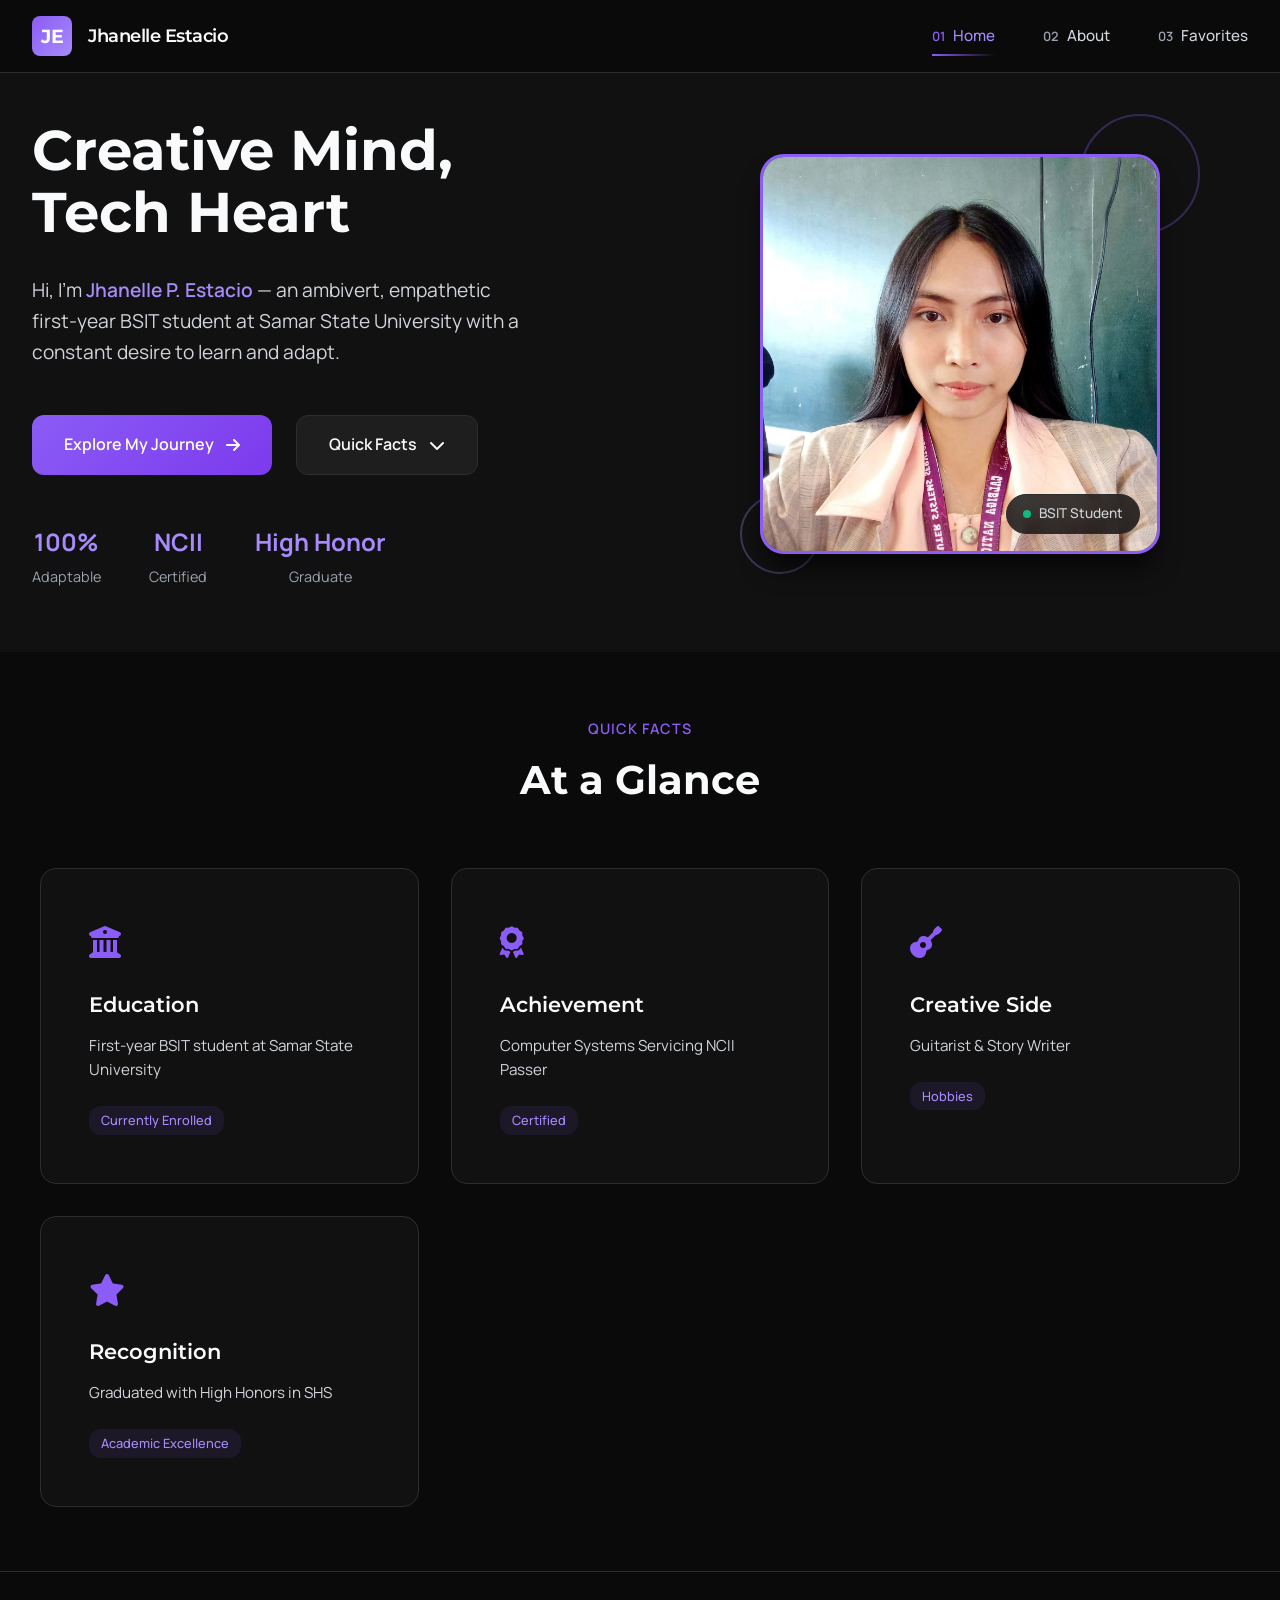
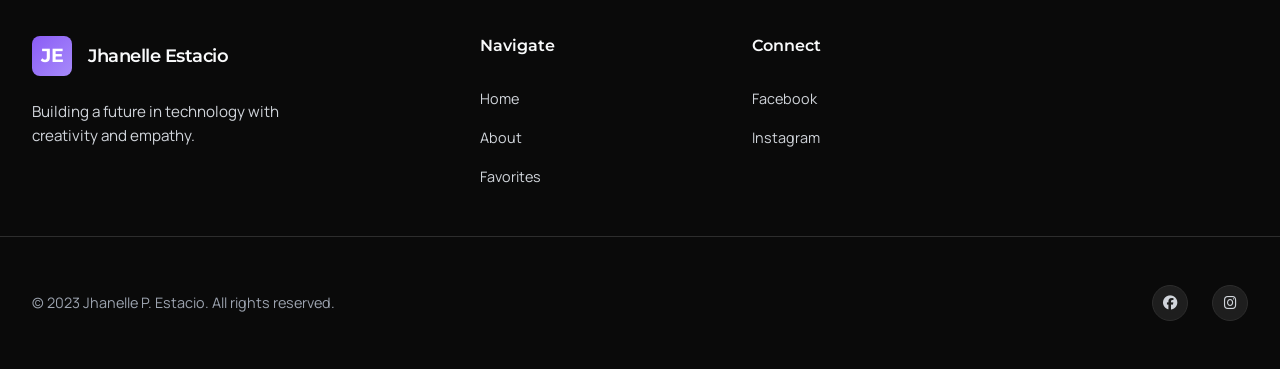
==== commit 926955f3: "Update index.html" ====
--- a/index.html
+++ b/index.html
@@ -4,7 +4,7 @@
 <head>
     <meta charset="UTF-8">
     <meta name="viewport" content="width=device-width, initial-scale=1.0">
-    <title>Jhanelle Estacio | BSIT Student & Creative</title>
+    <title>Jhanelle's Personal Website</title>
     <link rel="stylesheet" href="style.css">
     <link rel="preconnect" href="https://fonts.googleapis.com">
     <link rel="preconnect" href="https://fonts.gstatic.com" crossorigin>
@@ -213,4 +213,4 @@
     </footer>
 </body>
 
-</html>+</html>
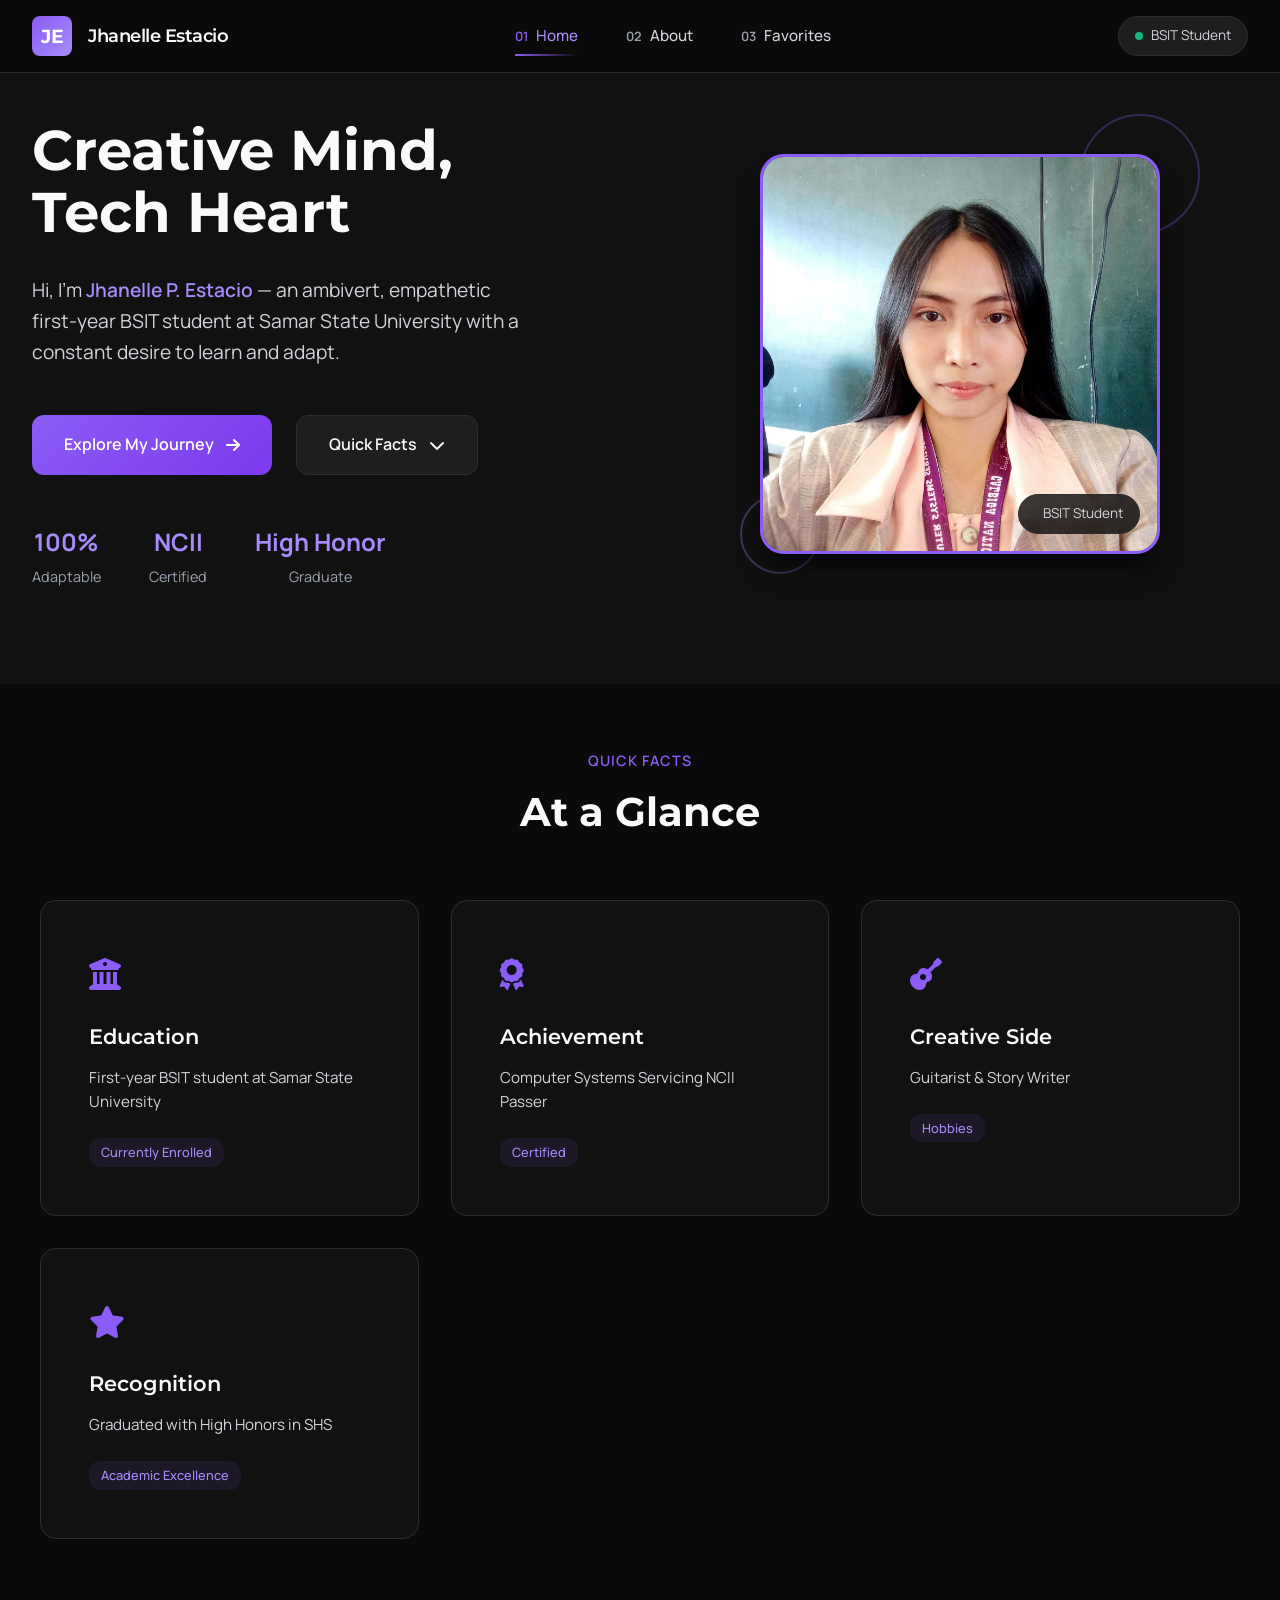
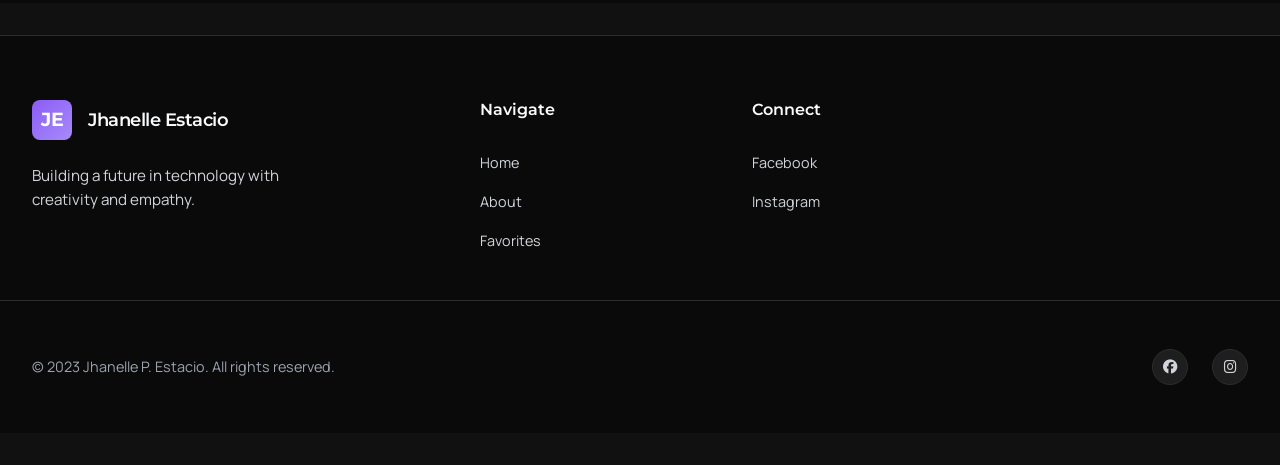
==== commit 3f944a7e: "Update index.html" ====
--- a/index.html
+++ b/index.html
@@ -1,6 +1,5 @@
 <!DOCTYPE html>
 <html lang="en">
-
 <head>
     <meta charset="UTF-8">
     <meta name="viewport" content="width=device-width, initial-scale=1.0">
@@ -8,10 +7,7 @@
     <link rel="stylesheet" href="style.css">
     <link rel="preconnect" href="https://fonts.googleapis.com">
     <link rel="preconnect" href="https://fonts.gstatic.com" crossorigin>
-    <link
-        href="https://fonts.googleapis.com/css2?family=Montserrat:wght@300;400;500;600;700&family=Manrope:wght@300;400;500;600&display=swap"
-        rel="stylesheet">
-    <link rel="stylesheet" href="https://cdnjs.cloudflare.com/ajax/libs/font-awesome/6.4.0/css/all.min.css">
+    <link href="https://fonts.googleapis.com/css2?family=Montserrat:wght@300;400;500;600;700&family=Manrope:wght@300;400;500;600&display=swap" rel="stylesheet">
     <link rel="stylesheet" href="https://cdnjs.cloudflare.com/ajax/libs/font-awesome/6.4.0/css/all.min.css">
 </head>
 
@@ -39,10 +35,36 @@
                 </a>
             </div>
 
-            <button class="menu-toggle">
+            <div class="nav-cta">
+                <span class="status-indicator"></span>
+                <span class="status-text">BSIT Student</span>
+            </div>
+
+            <button class="menu-toggle" id="menuToggle">
+                <span class="menu-bar"></span>
                 <span class="menu-bar"></span>
                 <span class="menu-bar"></span>
             </button>
+        </div>
+
+        <!-- Mobile Menu -->
+        <div class="nav-menu-mobile" id="mobileMenu">
+            <a href="index.html" class="nav-link active">
+                <span class="nav-number">01</span>
+                <span class="nav-label">Home</span>
+            </a>
+            <a href="about.html" class="nav-link">
+                <span class="nav-number">02</span>
+                <span class="nav-label">About</span>
+            </a>
+            <a href="favorites.html" class="nav-link">
+                <span class="nav-number">03</span>
+                <span class="nav-label">Favorites</span>
+            </a>
+            <div class="nav-cta" style="margin-top: 12px; align-self: flex-start;">
+                <span class="status-indicator"></span>
+                <span class="status-text">BSIT Student</span>
+            </div>
         </div>
     </nav>
 
@@ -91,18 +113,12 @@
             <div class="hero-visual">
                 <div class="visual-container">
                     <div class="main-visual">
-                        <!-- Profile Image Container -->
                         <div class="profile-image-container">
-                            <!-- Your actual profile image -->
                             <img src="images/profile.jpg" alt="Jhanelle Estacio" class="profile-image">
-
-                            <!-- Fallback in case image doesn't load -->
                             <div class="profile-fallback">
                                 <i class="fas fa-user-circle"></i>
                                 <span>Jhanelle</span>
                             </div>
-
-                            <!-- Decorative elements -->
                             <div class="profile-decoration">
                                 <div class="decoration-circle circle-1"></div>
                                 <div class="decoration-circle circle-2"></div>
@@ -110,8 +126,6 @@
                                 <div class="decoration-dot dot-2"></div>
                                 <div class="decoration-accent accent-1"></div>
                             </div>
-
-                            <!-- Status badge -->
                             <div class="profile-status">
                                 <span class="status-dot"></span>
                                 <span class="status-text">BSIT Student</span>
@@ -120,6 +134,7 @@
                     </div>
                 </div>
             </div>
+        </div>
     </section>
 
     <!-- Quick Facts -->
@@ -211,6 +226,35 @@
             </div>
         </div>
     </footer>
+
+    <script>
+        // Mobile menu toggle
+        document.getElementById('menuToggle').addEventListener('click', function() {
+            document.getElementById('mobileMenu').classList.toggle('open');
+        });
+
+        // Close mobile menu on link click
+        document.querySelectorAll('.nav-menu-mobile .nav-link').forEach(link => {
+            link.addEventListener('click', function() {
+                document.getElementById('mobileMenu').classList.remove('open');
+            });
+        });
+
+        // Close mobile menu on outside click
+        document.addEventListener('click', function(e) {
+            const mobileMenu = document.getElementById('mobileMenu');
+            const toggle = document.getElementById('menuToggle');
+            if (!mobileMenu.contains(e.target) && !toggle.contains(e.target)) {
+                mobileMenu.classList.remove('open');
+            }
+        });
+
+        // Close mobile menu on resize to desktop
+        window.addEventListener('resize', function() {
+            if (window.innerWidth > 768) {
+                document.getElementById('mobileMenu').classList.remove('open');
+            }
+        });
+    </script>
 </body>
-
 </html>
--- a/style.css
+++ b/style.css
@@ -1,8 +1,3 @@
-/* ============================================
-   PREMIUM BRAND STYLES - Jhanelle Estacio
-   ============================================ */
-
-/* Reset & Base */
 * {
     margin: 0;
     padding: 0;
@@ -10,7 +5,6 @@
 }
 
 :root {
-    /* Premium Color Palette */
     --primary: #0A0A0A;
     --secondary: #1A1A1A;
     --accent: #8B5CF6;
@@ -81,8 +75,8 @@
     top: 0;
     left: 0;
     right: 0;
-    background: rgba(10, 10, 10, 0.9);
-    backdrop-filter: blur(10px);
+    background: rgba(10, 10, 10, 0.92);
+    backdrop-filter: blur(12px);
     border-bottom: 1px solid var(--border);
     z-index: 1000;
     padding: var(--space-sm) 0;
@@ -95,6 +89,7 @@
     display: flex;
     align-items: center;
     justify-content: space-between;
+    flex-wrap: wrap;
 }
 
 .nav-logo {
@@ -127,6 +122,7 @@
 .nav-menu {
     display: flex;
     gap: var(--space-xl);
+    align-items: center;
 }
 
 .nav-link {
@@ -204,15 +200,50 @@
     border: none;
     cursor: pointer;
     padding: 8px;
+    flex-direction: column;
+    gap: 5px;
 }
 
 .menu-bar {
     display: block;
-    width: 20px;
+    width: 24px;
     height: 2px;
     background: var(--text-primary);
-    margin: 4px 0;
     transition: var(--transition);
+    border-radius: 2px;
+}
+
+/* Mobile Menu */
+.nav-menu-mobile {
+    display: none;
+    flex-direction: column;
+    width: 100%;
+    padding: var(--space-md) 0 var(--space-lg);
+    gap: var(--space-sm);
+    border-top: 1px solid var(--border);
+    margin-top: var(--space-sm);
+    background: transparent;
+}
+
+.nav-menu-mobile .nav-link {
+    padding: 10px 0;
+    border-bottom: 1px solid rgba(255,255,255,0.03);
+}
+
+.nav-menu-mobile .nav-cta {
+    align-self: flex-start;
+    margin-top: 4px;
+}
+
+.nav-menu-mobile.open {
+    display: flex;
+}
+
+/* Section Spacing */
+section, .hero-section, .quick-facts, .about-content, 
+.hobbies-section, .music-section, .inspiration-section,
+.footer {
+    margin-bottom: 2rem;
 }
 
 /* Hero Section */
@@ -231,30 +262,6 @@
     grid-template-columns: 1fr 1fr;
     gap: var(--space-2xl);
     align-items: center;
-}
-
-.hero-badge {
-    display: inline-flex;
-    align-items: center;
-    gap: 8px;
-    background: rgba(139, 92, 246, 0.1);
-    border: 1px solid rgba(139, 92, 246, 0.2);
-    padding: 8px 16px;
-    border-radius: 20px;
-    margin-bottom: var(--space-lg);
-}
-
-.badge-dot {
-    width: 6px;
-    height: 6px;
-    background: var(--accent);
-    border-radius: 50%;
-}
-
-.badge-text {
-    font-size: 0.9rem;
-    color: var(--accent-light);
-    font-weight: 500;
 }
 
 .hero-title {
@@ -350,7 +357,7 @@
     color: var(--text-muted);
 }
 
-/* Hero Visual with Profile Image */
+/* Hero Visual */
 .hero-visual {
     position: relative;
 }
@@ -366,7 +373,6 @@
     margin: 0 auto;
 }
 
-/* Profile Image Styles */
 .profile-image-container {
     position: relative;
     width: 100%;
@@ -529,39 +535,6 @@
     border: 1px solid var(--border);
 }
 
-.status-dot {
-    width: 8px;
-    height: 8px;
-    background: var(--success);
-    border-radius: 50%;
-    animation: pulse 2s infinite;
-}
-
-.status-text {
-    font-size: 0.85rem;
-    color: var(--text-secondary);
-    font-weight: 500;
-}
-
-.scroll-indicator {
-    position: absolute;
-    bottom: var(--space-lg);
-    left: 50%;
-    transform: translateX(-50%);
-    display: flex;
-    flex-direction: column;
-    align-items: center;
-    gap: 8px;
-    color: var(--text-muted);
-    font-size: 0.8rem;
-}
-
-.scroll-line {
-    width: 1px;
-    height: 40px;
-    background: linear-gradient(to bottom, var(--accent), transparent);
-}
-
 /* Quick Facts */
 .quick-facts {
     padding: var(--space-2xl) 0;
@@ -732,7 +705,7 @@
     letter-spacing: 1px;
 }
 
-/* About Page Styles */
+/* About Page */
 .about-content {
     padding: var(--space-2xl) 0;
 }
@@ -872,7 +845,7 @@
     font-weight: 600;
 }
 
-/* Achievements Section */
+/* Achievements */
 .achievements-timeline {
     max-width: 800px;
     margin: var(--space-xl) auto 0;
@@ -973,493 +946,7 @@
     border-color: var(--accent);
 }
 
-
-/* Responsive adjustments - maintain fixed layout */
-@media (max-width: 1024px) {
-    .hobby-card {
-        grid-template-columns: 1fr;
-    }
-    
-    .hobby-visual,
-    .hobby-image-container {
-        height: 250px;
-    }
-    
-    .hobby-card {
-        min-height: 550px; /* Adjust for stacked layout */
-    }
-}
-
-@media (max-width: 768px) {
-    .hobby-visual,
-    .hobby-image-container {
-        height: 200px;
-    }
-    
-    .hobby-card {
-        min-height: 500px;
-    }
-}
-
-/* Music Section */
-.music-section {
-    padding: var(--space-2xl) 0;
-    background: var(--surface-dark);
-}
-
-.music-container {
-    max-width: 1200px;
-    margin: var(--space-2xl) auto 0;
-    display: grid;
-    grid-template-columns: repeat(auto-fit, minmax(500px, 1fr));
-    gap: var(--space-2xl);
-}
-
-.music-category {
-    background: var(--surface);
-    border: 1px solid var(--border);
-    border-radius: 20px;
-    padding: var(--space-xl);
-}
-
-.category-header {
-    margin-bottom: var(--space-xl);
-    text-align: center;
-}
-
-.category-title {
-    font-size: 1.8rem;
-    color: var(--text-primary);
-    margin-bottom: 4px;
-}
-
-.category-subtitle {
-    color: var(--text-muted);
-    font-size: 0.9rem;
-}
-
-.artist-grid {
-    display: flex;
-    flex-direction: column;
-    gap: var(--space-lg);
-}
-
-.artist-card {
-    display: grid;
-    grid-template-columns: auto 1fr;
-    gap: var(--space-lg);
-    align-items: center;
-    padding: var(--space-lg);
-    background: var(--surface-light);
-    border: 1px solid var(--border);
-    border-radius: 16px;
-    transition: var(--transition);
-}
-
-.artist-card:hover {
-    transform: translateY(-4px);
-    border-color: var(--accent);
-}
-
-.artist-avatar {
-    width: 70px;
-    height: 70px;
-    border-radius: 50%;
-    display: flex;
-    align-items: center;
-    justify-content: center;
-    font-family: var(--font-heading);
-    font-weight: 700;
-    font-size: 1.5rem;
-    color: white;
-}
-
-.avatar-1 { background: linear-gradient(135deg, #667eea 0%, #764ba2 100%); }
-.avatar-2 { background: linear-gradient(135deg, #f093fb 0%, #f5576c 100%); }
-.avatar-3 { background: linear-gradient(135deg, #4facfe 0%, #00f2fe 100%); }
-.avatar-4 { background: linear-gradient(135deg, #43e97b 0%, #38f9d7 100%); }
-
-.artist-info {
-    flex-grow: 1;
-}
-
-.artist-name {
-    font-size: 1.3rem;
-    color: var(--text-primary);
-    margin-bottom: 4px;
-}
-
-.artist-genre {
-    font-size: 0.9rem;
-    color: var(--accent-light);
-    margin-bottom: var(--space-sm);
-    font-weight: 500;
-}
-
-.artist-desc {
-    color: var(--text-secondary);
-    font-size: 0.9rem;
-    line-height: 1.5;
-    margin-bottom: var(--space-sm);
-}
-
-.artist-tags {
-    margin-top: var(--space-sm);
-}
-
-.artist-tag {
-    display: inline-block;
-    background: rgba(139, 92, 246, 0.1);
-    color: var(--accent-light);
-    padding: 4px 12px;
-    border-radius: 12px;
-    font-size: 0.8rem;
-    font-weight: 500;
-}
-
-/* Inspiration Section */
-.inspiration-section {
-    padding: var(--space-2xl) 0;
-}
-
-.inspiration-container {
-    max-width: 1000px;
-    margin: 0 auto;
-    padding: 0 var(--space-lg);
-    display: grid;
-    grid-template-columns: 1fr 1fr;
-    gap: var(--space-2xl);
-    align-items: center;
-}
-
-.inspiration-title {
-    font-size: 2.2rem;
-    margin-bottom: var(--space-lg);
-    color: var(--text-primary);
-    line-height: 1.2;
-}
-
-.inspiration-text {
-    color: var(--text-secondary);
-    line-height: 1.7;
-    margin-bottom: var(--space-md);
-}
-
-.quote-card {
-    background: linear-gradient(135deg, var(--surface-light), var(--surface));
-    border: 1px solid var(--border);
-    border-radius: 20px;
-    padding: var(--space-2xl);
-    position: relative;
-    overflow: hidden;
-}
-
-.quote-card::before {
-    content: '';
-    position: absolute;
-    top: 0;
-    left: 0;
-    width: 100%;
-    height: 4px;
-    background: linear-gradient(90deg, var(--accent), var(--accent-light));
-}
-
-.quote-icon {
-    font-size: 2rem;
-    color: var(--accent);
-    margin-bottom: var(--space-lg);
-    opacity: 0.5;
-}
-
-.quote-text {
-    font-size: 1.3rem;
-    font-style: italic;
-    color: var(--text-primary);
-    line-height: 1.6;
-    margin-bottom: var(--space-lg);
-}
-
-.quote-author {
-    display: flex;
-    flex-direction: column;
-}
-
-.author-name {
-    font-weight: 600;
-    color: var(--text-primary);
-}
-
-.author-title {
-    font-size: 0.9rem;
-    color: var(--text-muted);
-}
-
-/* Footer */
-.footer {
-    background: var(--surface-dark);
-    border-top: 1px solid var(--border);
-    padding: var(--space-2xl) 0 var(--space-xl);
-}
-
-.footer-container {
-    max-width: 1280px;
-    margin: 0 auto;
-    padding: 0 var(--space-lg);
-    display: grid;
-    grid-template-columns: 1fr 2fr;
-    gap: var(--space-2xl);
-    margin-bottom: var(--space-xl);
-}
-
-.footer-brand {
-    max-width: 300px;
-}
-
-.footer-logo {
-    display: flex;
-    align-items: center;
-    gap: var(--space-sm);
-    margin-bottom: var(--space-md);
-}
-
-.footer-tagline {
-    color: var(--text-secondary);
-    line-height: 1.6;
-    font-size: 0.95rem;
-}
-
-.footer-links {
-    display: grid;
-    grid-template-columns: repeat(3, 1fr);
-    gap: var(--space-xl);
-}
-
-.link-group {
-    display: flex;
-    flex-direction: column;
-    gap: var(--space-sm);
-}
-
-.link-title {
-    font-size: 1rem;
-    font-weight: 600;
-    color: var(--text-primary);
-    margin-bottom: var(--space-sm);
-}
-
-.footer-link {
-    color: var(--text-secondary);
-    text-decoration: none;
-    font-size: 0.9rem;
-    transition: var(--transition);
-}
-
-.footer-link:hover {
-    color: var(--accent-light);
-}
-
-.footer-bottom {
-    max-width: 1280px;
-    margin: 0 auto;
-    padding: 0 var(--space-lg);
-    display: flex;
-    justify-content: space-between;
-    align-items: center;
-    padding-top: var(--space-xl);
-    border-top: 1px solid var(--border);
-}
-
-.copyright {
-    color: var(--text-muted);
-    font-size: 0.9rem;
-}
-
-.footer-social {
-    display: flex;
-    gap: var(--space-md);
-}
-
-.social-icon {
-    width: 36px;
-    height: 36px;
-    background: var(--surface-light);
-    border: 1px solid var(--border);
-    border-radius: 50%;
-    display: flex;
-    align-items: center;
-    justify-content: center;
-    color: var(--text-secondary);
-    text-decoration: none;
-    transition: var(--transition);
-    font-size: 0.9rem;
-}
-
-.social-icon:hover {
-    background: var(--accent);
-    color: white;
-    transform: translateY(-2px);
-}
-
-/* Responsive Design */
-@media (max-width: 1024px) {
-    .hero-title {
-        font-size: 2.8rem;
-    }
-    
-    .hero-container,
-    .header-container,
-    .intro-section,
-    .inspiration-container {
-        grid-template-columns: 1fr;
-        gap: var(--space-xl);
-    }
-    
-    .footer-container {
-        grid-template-columns: 1fr;
-        gap: var(--space-xl);
-    }
-    
-    .music-container {
-        grid-template-columns: 1fr;
-    }
-    
-    .profile-image-container,
-    .main-visual {
-        width: 350px;
-        height: 350px;
-    }
-    
-    .hobby-card {
-        grid-template-columns: 1fr;
-        min-height: 550px;
-    }
-    
-    .hobby-visual,
-    .hobby-image-container {
-        height: 250px;
-    }
-}
-
-@media (max-width: 768px) {
-    .nav-menu,
-    .nav-cta {
-        display: none;
-    }
-    
-    .menu-toggle {
-        display: block;
-    }
-    
-    .hero-title {
-        font-size: 2.2rem;
-    }
-    
-    .page-title {
-        font-size: 2.2rem;
-    }
-    
-    .section-title {
-        font-size: 2rem;
-    }
-    
-    .hobby-card {
-        grid-template-columns: 1fr;
-        min-height: 500px;
-    }
-    
-    .hobby-visual,
-    .hobby-image-container {
-        height: 200px;
-    }
-    
-    .footer-links {
-        grid-template-columns: 1fr;
-        gap: var(--space-lg);
-    }
-    
-    .footer-bottom {
-        flex-direction: column;
-        gap: var(--space-md);
-        text-align: center;
-    }
-    
-    .profile-image-container,
-    .main-visual {
-        width: 300px;
-        height: 300px;
-    }
-    
-    .circle-1 {
-        width: 80px;
-        height: 80px;
-        top: -20px;
-        right: -20px;
-    }
-    
-    .circle-2 {
-        width: 60px;
-        height: 60px;
-        bottom: -15px;
-        left: -15px;
-    }
-    
-    .intro-visual {
-        grid-template-columns: 1fr;
-    }
-    
-    .skills-grid {
-        grid-template-columns: 1fr;
-    }
-    
-    .timeline-item {
-        grid-template-columns: 1fr;
-        gap: var(--space-md);
-    }
-}
-
-@media (max-width: 480px) {
-    .hero-actions {
-        flex-direction: column;
-        align-items: stretch;
-    }
-    
-    .btn-primary,
-    .btn-secondary {
-        width: 100%;
-        justify-content: center;
-    }
-    
-    .hobby-meta {
-        grid-template-columns: 1fr;
-        gap: var(--space-sm);
-    }
-    
-    .header-stats {
-        grid-template-columns: 1fr;
-        gap: var(--space-md);
-    }
-    
-    .artist-card {
-        grid-template-columns: 1fr;
-        text-align: center;
-    }
-    
-    .hero-stats {
-        flex-direction: column;
-        gap: var(--space-lg);
-    }
-    
-    .profile-image-container,
-    .main-visual {
-        width: 250px;
-        height: 250px;
-    }
-}
-
-/* ================================
-   HOBBIES – CLEAN PORTFOLIO STYLE
-   ================================ */
-
+/* Hobbies Section */
 .hobbies-section {
     padding: var(--space-2xl) 0;
 }
@@ -1472,7 +959,6 @@
     gap: var(--space-2xl);
 }
 
-/* CARD */
 .hobby-card {
     display: grid;
     grid-template-columns: 1fr 1.2fr;
@@ -1486,12 +972,9 @@
 
 .hobby-card:hover {
     transform: translateY(-6px);
-    box-shadow:
-        0 0 0 1px var(--accent),
-        0 25px 50px rgba(139, 92, 246, 0.25);
-}
-
-/* IMAGE SIDE */
+    box-shadow: 0 0 0 1px var(--accent), 0 25px 50px rgba(139, 92, 246, 0.25);
+}
+
 .hobby-visual {
     background: var(--surface-dark);
     padding: var(--space-lg);
@@ -1516,7 +999,6 @@
     display: block;
 }
 
-/* BADGE */
 .hobby-badge {
     position: absolute;
     top: 16px;
@@ -1532,7 +1014,6 @@
     backdrop-filter: blur(8px);
 }
 
-/* CONTENT SIDE */
 .hobby-content {
     padding: var(--space-2xl);
     display: flex;
@@ -1570,7 +1051,6 @@
     margin-bottom: var(--space-xl);
 }
 
-/* META */
 .hobby-meta {
     display: grid;
     grid-template-columns: repeat(3, 1fr);
@@ -1592,21 +1072,358 @@
     color: var(--text-primary);
 }
 
-/* RESPONSIVE */
+/* Inspiration Section */
+.inspiration-section {
+    padding: var(--space-2xl) 0;
+}
+
+.inspiration-container {
+    max-width: 1000px;
+    margin: 0 auto;
+    padding: 0 var(--space-lg);
+    display: grid;
+    grid-template-columns: 1fr 1fr;
+    gap: var(--space-2xl);
+    align-items: center;
+}
+
+.inspiration-title {
+    font-size: 2.2rem;
+    margin-bottom: var(--space-lg);
+    color: var(--text-primary);
+    line-height: 1.2;
+}
+
+.inspiration-text {
+    color: var(--text-secondary);
+    line-height: 1.7;
+    margin-bottom: var(--space-md);
+}
+
+.quote-card {
+    background: linear-gradient(135deg, var(--surface-light), var(--surface));
+    border: 1px solid var(--border);
+    border-radius: 20px;
+    padding: var(--space-2xl);
+    position: relative;
+    overflow: hidden;
+}
+
+.quote-card::before {
+    content: '';
+    position: absolute;
+    top: 0;
+    left: 0;
+    width: 100%;
+    height: 4px;
+    background: linear-gradient(90deg, var(--accent), var(--accent-light));
+}
+
+.quote-icon {
+    font-size: 2rem;
+    color: var(--accent);
+    margin-bottom: var(--space-lg);
+    opacity: 0.5;
+}
+
+.quote-text {
+    font-size: 1.3rem;
+    font-style: italic;
+    color: var(--text-primary);
+    line-height: 1.6;
+    margin-bottom: var(--space-lg);
+}
+
+.quote-author {
+    display: flex;
+    flex-direction: column;
+}
+
+.author-name {
+    font-weight: 600;
+    color: var(--text-primary);
+}
+
+.author-title {
+    font-size: 0.9rem;
+    color: var(--text-muted);
+}
+
+/* Footer */
+.footer {
+    background: var(--surface-dark);
+    border-top: 1px solid var(--border);
+    padding: var(--space-2xl) 0 var(--space-xl);
+}
+
+.footer-container {
+    max-width: 1280px;
+    margin: 0 auto;
+    padding: 0 var(--space-lg);
+    display: grid;
+    grid-template-columns: 1fr 2fr;
+    gap: var(--space-2xl);
+    margin-bottom: var(--space-xl);
+}
+
+.footer-brand {
+    max-width: 300px;
+}
+
+.footer-logo {
+    display: flex;
+    align-items: center;
+    gap: var(--space-sm);
+    margin-bottom: var(--space-md);
+}
+
+.footer-tagline {
+    color: var(--text-secondary);
+    line-height: 1.6;
+    font-size: 0.95rem;
+}
+
+.footer-links {
+    display: grid;
+    grid-template-columns: repeat(3, 1fr);
+    gap: var(--space-xl);
+}
+
+.link-group {
+    display: flex;
+    flex-direction: column;
+    gap: var(--space-sm);
+}
+
+.link-title {
+    font-size: 1rem;
+    font-weight: 600;
+    color: var(--text-primary);
+    margin-bottom: var(--space-sm);
+}
+
+.footer-link {
+    color: var(--text-secondary);
+    text-decoration: none;
+    font-size: 0.9rem;
+    transition: var(--transition);
+}
+
+.footer-link:hover {
+    color: var(--accent-light);
+}
+
+.footer-bottom {
+    max-width: 1280px;
+    margin: 0 auto;
+    padding: 0 var(--space-lg);
+    display: flex;
+    justify-content: space-between;
+    align-items: center;
+    padding-top: var(--space-xl);
+    border-top: 1px solid var(--border);
+}
+
+.copyright {
+    color: var(--text-muted);
+    font-size: 0.9rem;
+}
+
+.footer-social {
+    display: flex;
+    gap: var(--space-md);
+}
+
+.social-icon {
+    width: 36px;
+    height: 36px;
+    background: var(--surface-light);
+    border: 1px solid var(--border);
+    border-radius: 50%;
+    display: flex;
+    align-items: center;
+    justify-content: center;
+    color: var(--text-secondary);
+    text-decoration: none;
+    transition: var(--transition);
+    font-size: 0.9rem;
+}
+
+.social-icon:hover {
+    background: var(--accent);
+    color: white;
+    transform: translateY(-2px);
+}
+
+/* Responsive Design */
+@media (max-width: 1024px) {
+    .hero-title {
+        font-size: 2.8rem;
+    }
+    
+    .hero-container,
+    .header-container,
+    .intro-section,
+    .inspiration-container {
+        grid-template-columns: 1fr;
+        gap: var(--space-xl);
+    }
+    
+    .footer-container {
+        grid-template-columns: 1fr;
+        gap: var(--space-xl);
+    }
+    
+    .profile-image-container,
+    .main-visual {
+        width: 350px;
+        height: 350px;
+    }
+    
+    .hobby-card {
+        grid-template-columns: 1fr;
+        min-height: 550px;
+    }
+    
+    .hobby-visual,
+    .hobby-image-container {
+        height: 250px;
+    }
+}
+
+@media (max-width: 768px) {
+    .nav-menu,
+    .nav-cta {
+        display: none;
+    }
+    
+    .menu-toggle {
+        display: flex;
+    }
+    
+    .nav-menu-mobile {
+        display: none;
+    }
+    
+    .nav-menu-mobile.open {
+        display: flex;
+    }
+    
+    .hero-title {
+        font-size: 2.2rem;
+    }
+    
+    .page-title {
+        font-size: 2.2rem;
+    }
+    
+    .section-title {
+        font-size: 2rem;
+    }
+    
+    .hobby-card {
+        grid-template-columns: 1fr;
+        min-height: 500px;
+    }
+    
+    .hobby-visual,
+    .hobby-image-container {
+        height: 200px;
+    }
+    
+    .footer-links {
+        grid-template-columns: 1fr;
+        gap: var(--space-lg);
+    }
+    
+    .footer-bottom {
+        flex-direction: column;
+        gap: var(--space-md);
+        text-align: center;
+    }
+    
+    .profile-image-container,
+    .main-visual {
+        width: 300px;
+        height: 300px;
+    }
+    
+    .circle-1 {
+        width: 80px;
+        height: 80px;
+        top: -20px;
+        right: -20px;
+    }
+    
+    .circle-2 {
+        width: 60px;
+        height: 60px;
+        bottom: -15px;
+        left: -15px;
+    }
+    
+    .intro-visual {
+        grid-template-columns: 1fr;
+    }
+    
+    .skills-grid {
+        grid-template-columns: 1fr;
+    }
+    
+    .timeline-item {
+        grid-template-columns: 1fr;
+        gap: var(--space-md);
+    }
+}
+
+@media (max-width: 480px) {
+    .hero-actions {
+        flex-direction: column;
+        align-items: stretch;
+    }
+    
+    .btn-primary,
+    .btn-secondary {
+        width: 100%;
+        justify-content: center;
+    }
+    
+    .hobby-meta {
+        grid-template-columns: 1fr;
+        gap: var(--space-sm);
+    }
+    
+    .header-stats {
+        grid-template-columns: 1fr;
+        gap: var(--space-md);
+    }
+    
+    .hero-stats {
+        flex-direction: column;
+        gap: var(--space-lg);
+    }
+    
+    .profile-image-container,
+    .main-visual {
+        width: 250px;
+        height: 250px;
+    }
+}
+
 @media (max-width: 900px) {
     .hobby-card {
         grid-template-columns: 1fr;
     }
-
+    
     .hobby-visual {
         padding: var(--space-md);
         height: 260px;
     }
-
+    
     .hobby-content {
         padding: var(--space-xl);
     }
-
+    
     .hobby-meta {
         grid-template-columns: 1fr;
         gap: var(--space-md);
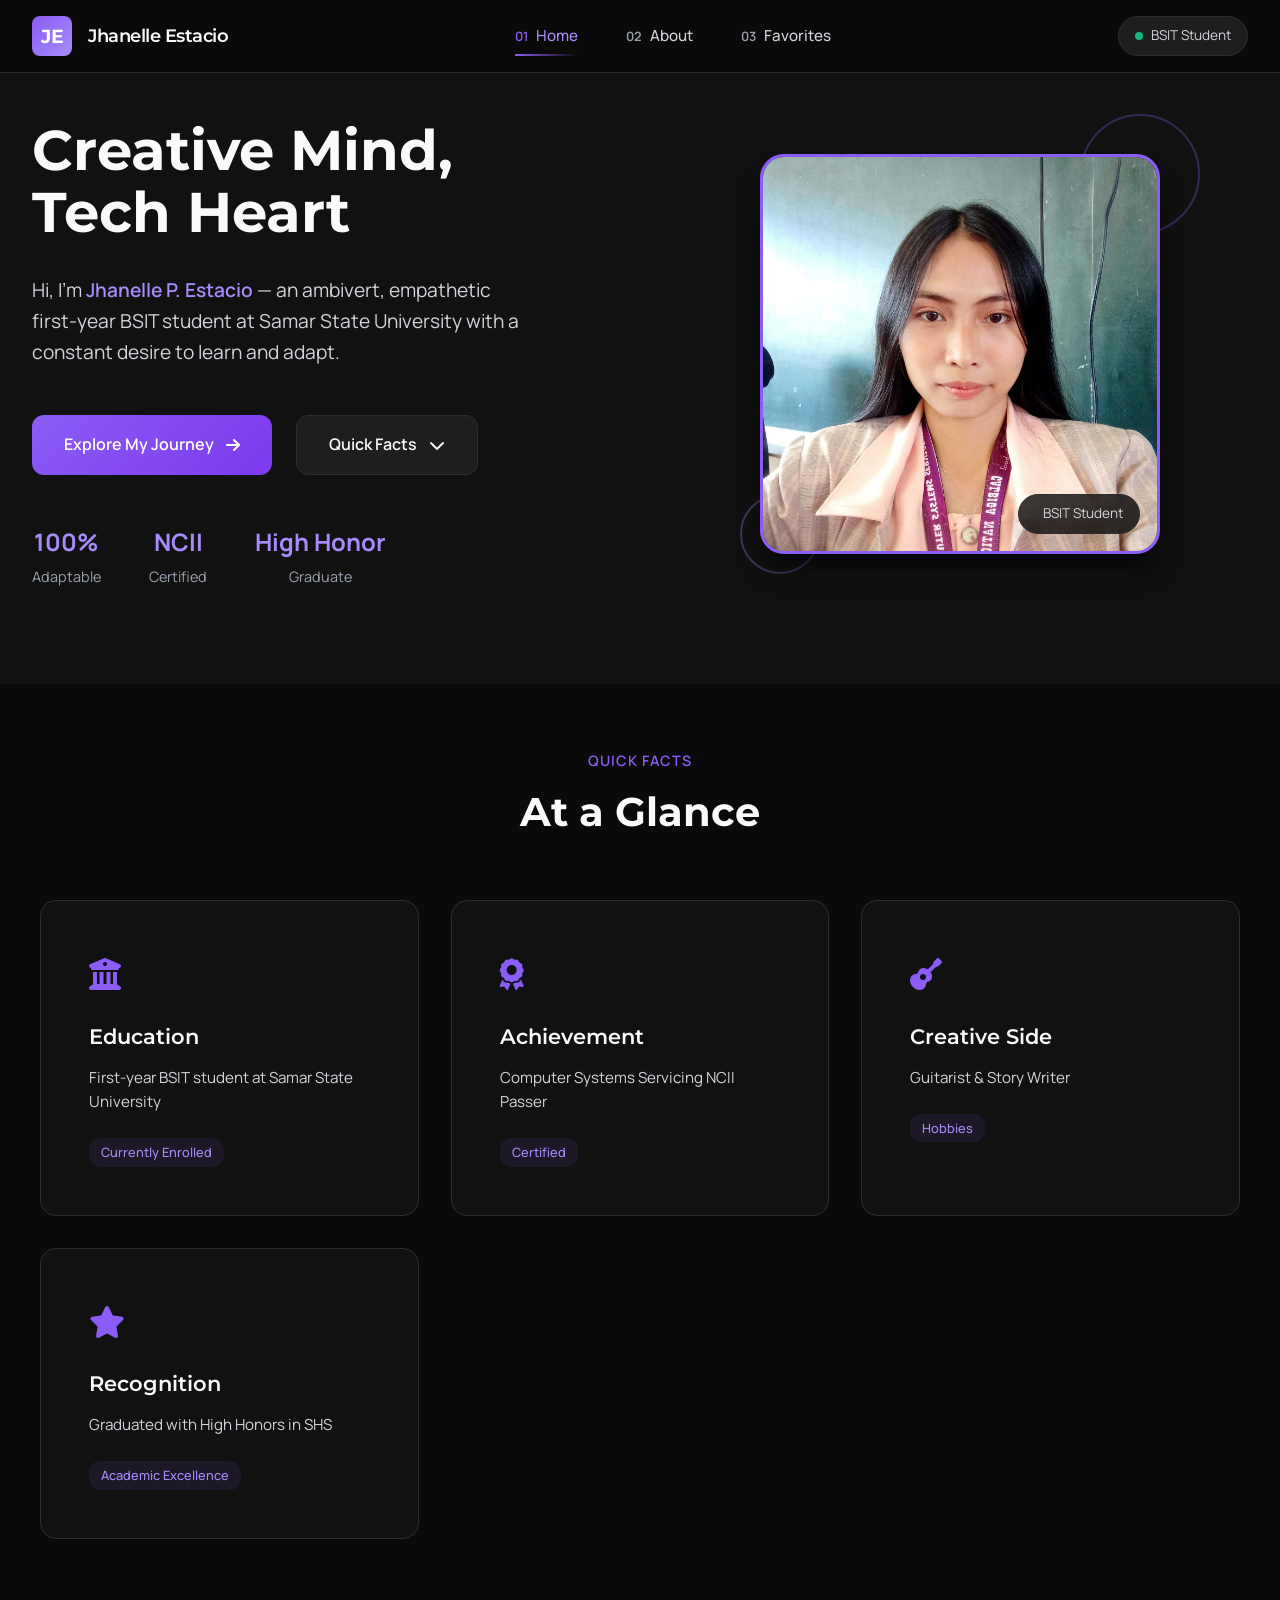
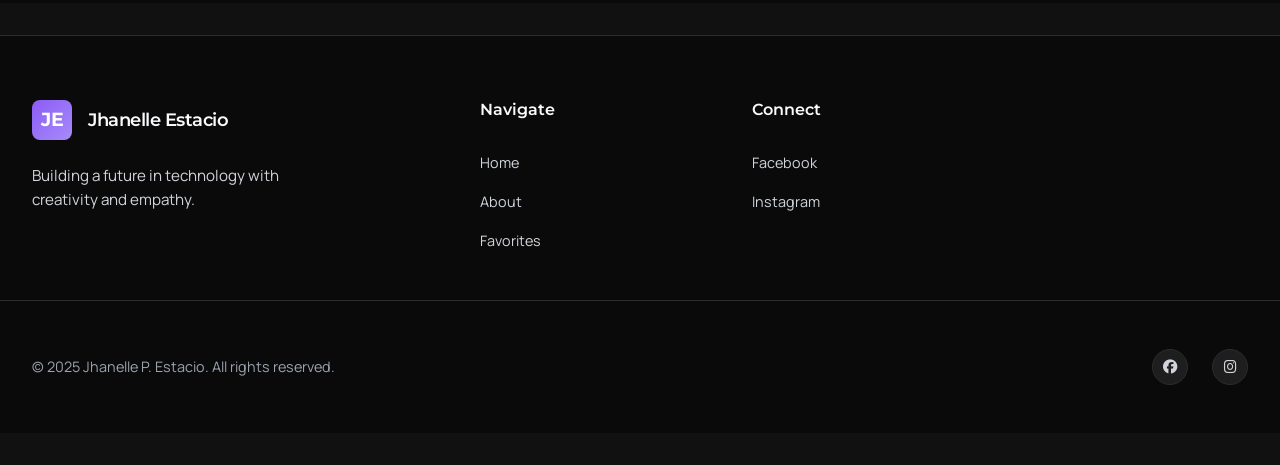
==== commit 4cfd67ee: "Update index.html" ====
--- a/index.html
+++ b/index.html
@@ -219,7 +219,7 @@
         </div>
 
         <div class="footer-bottom">
-            <p class="copyright">&copy; 2023 Jhanelle P. Estacio. All rights reserved.</p>
+            <p class="copyright">&copy; 2025 Jhanelle P. Estacio. All rights reserved.</p>
             <div class="footer-social">
                 <a href="https://www.facebook.com/jhanelle.estacio.2025" class="social-icon"><i class="fab fa-facebook"></i></a>
                 <a href="https://www.instagram.com/elle_estacioo?igsh=bXg5MTA5ZjFhMmU0" class="social-icon"><i class="fab fa-instagram"></i></a>
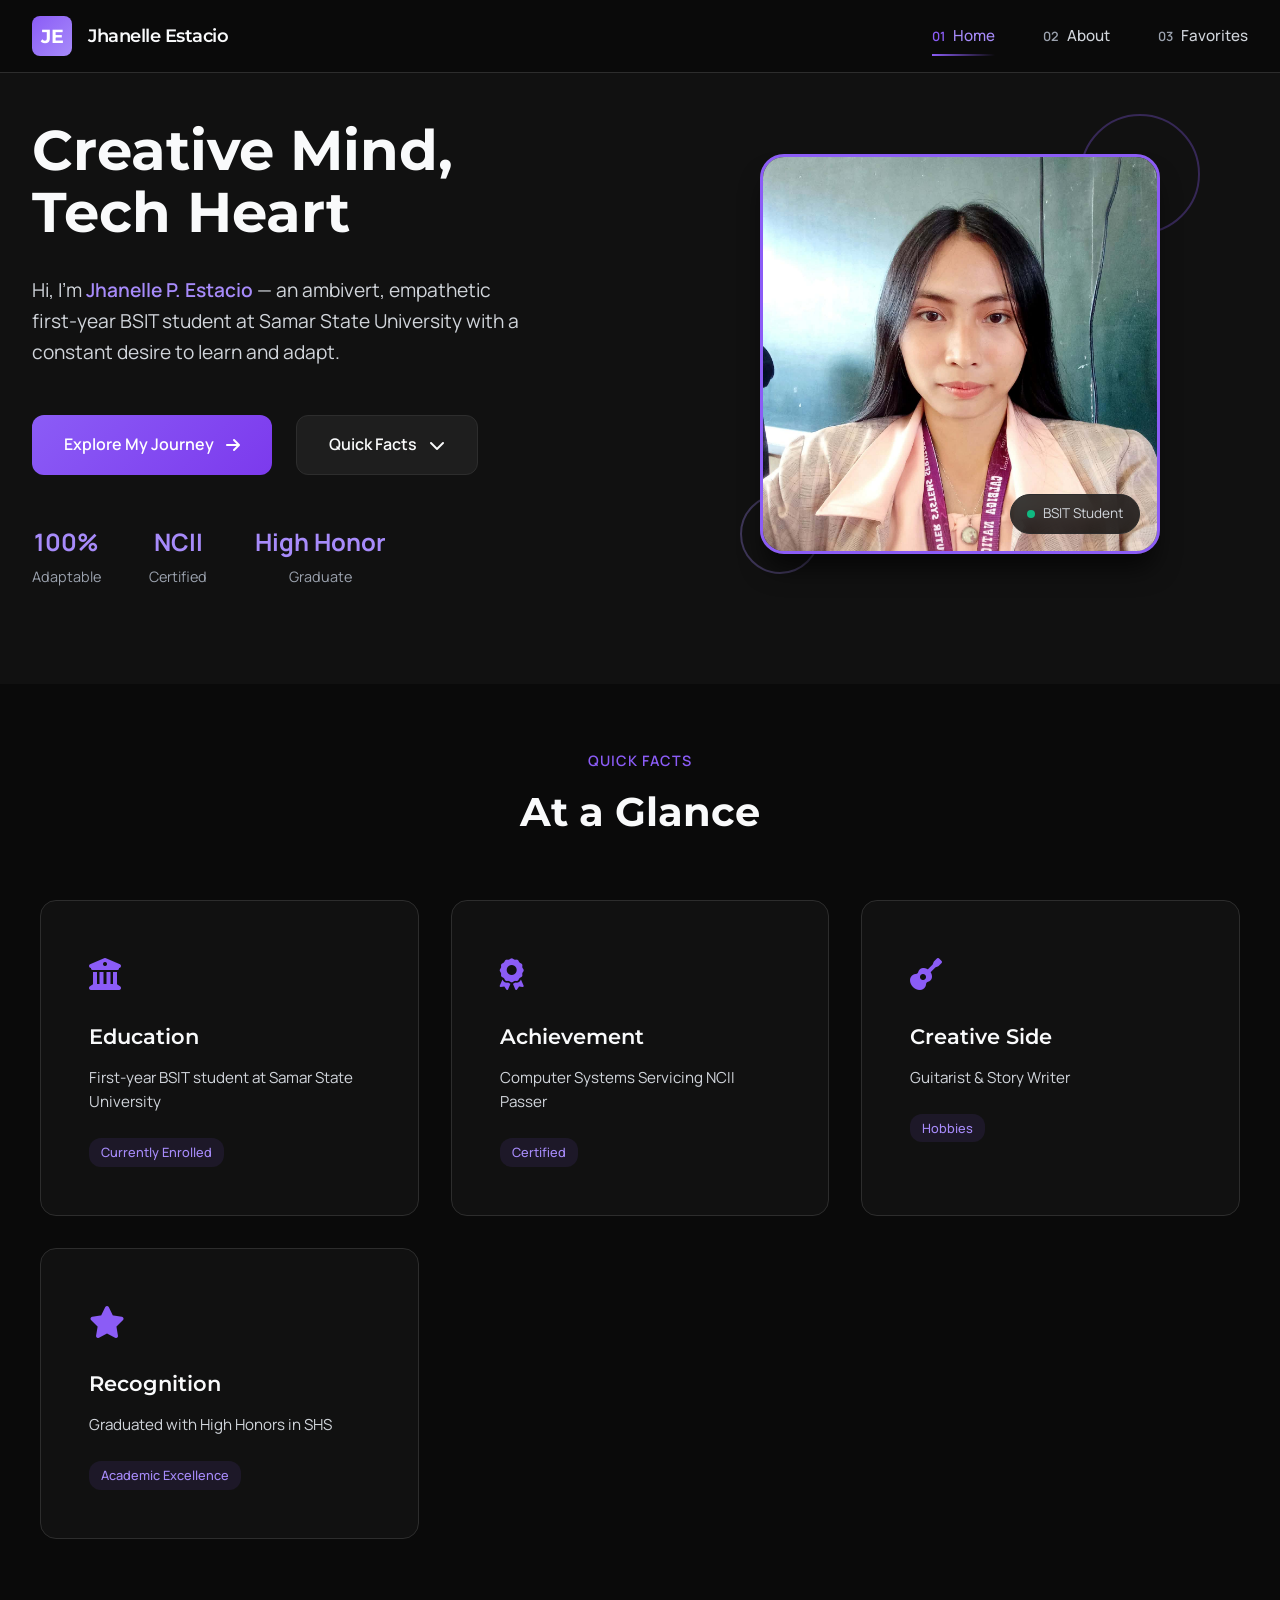
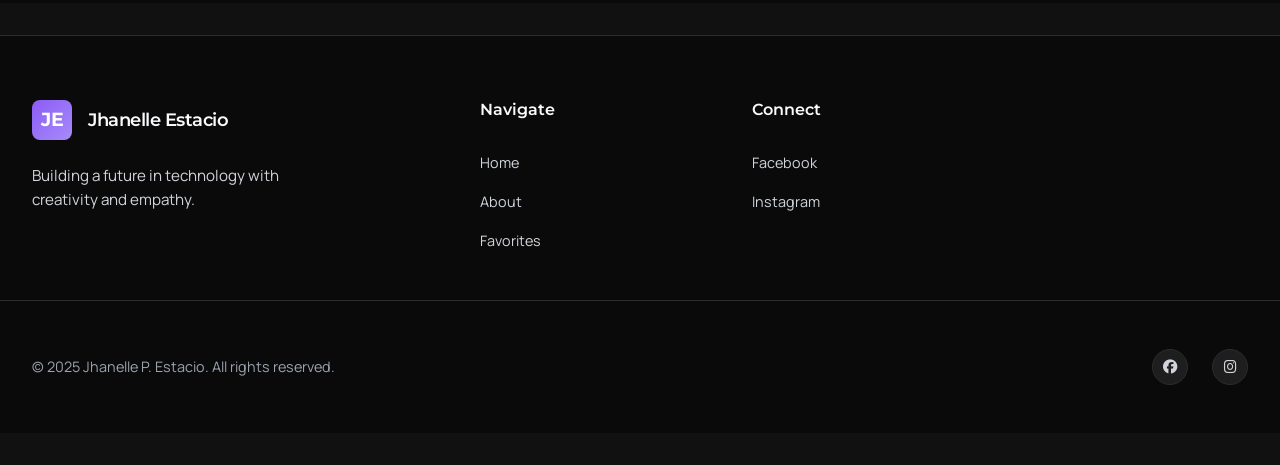
==== commit cc17209f: "Update index.html" ====
--- a/index.html
+++ b/index.html
@@ -33,11 +33,6 @@
                     <span class="nav-number">03</span>
                     <span class="nav-label">Favorites</span>
                 </a>
-            </div>
-
-            <div class="nav-cta">
-                <span class="status-indicator"></span>
-                <span class="status-text">BSIT Student</span>
             </div>
 
             <button class="menu-toggle" id="menuToggle">
@@ -61,10 +56,6 @@
                 <span class="nav-number">03</span>
                 <span class="nav-label">Favorites</span>
             </a>
-            <div class="nav-cta" style="margin-top: 12px; align-self: flex-start;">
-                <span class="status-indicator"></span>
-                <span class="status-text">BSIT Student</span>
-            </div>
         </div>
     </nav>
 
@@ -127,7 +118,7 @@
                                 <div class="decoration-accent accent-1"></div>
                             </div>
                             <div class="profile-status">
-                                <span class="status-dot"></span>
+                                <span class="status-indicator"></span>
                                 <span class="status-text">BSIT Student</span>
                             </div>
                         </div>
--- a/style.css
+++ b/style.css
@@ -166,16 +166,6 @@
     font-weight: 600;
 }
 
-.nav-cta {
-    display: flex;
-    align-items: center;
-    gap: 8px;
-    padding: 8px 16px;
-    background: var(--surface-light);
-    border-radius: 20px;
-    border: 1px solid var(--border);
-}
-
 .status-indicator {
     width: 8px;
     height: 8px;
@@ -228,11 +218,6 @@
 .nav-menu-mobile .nav-link {
     padding: 10px 0;
     border-bottom: 1px solid rgba(255,255,255,0.03);
-}
-
-.nav-menu-mobile .nav-cta {
-    align-self: flex-start;
-    margin-top: 4px;
 }
 
 .nav-menu-mobile.open {
@@ -1291,12 +1276,7 @@
     }
 }
 
-@media (max-width: 768px) {
-    .nav-menu,
-    .nav-cta {
-        display: none;
-    }
-    
+@media (max-width: 768px) { 
     .menu-toggle {
         display: flex;
     }
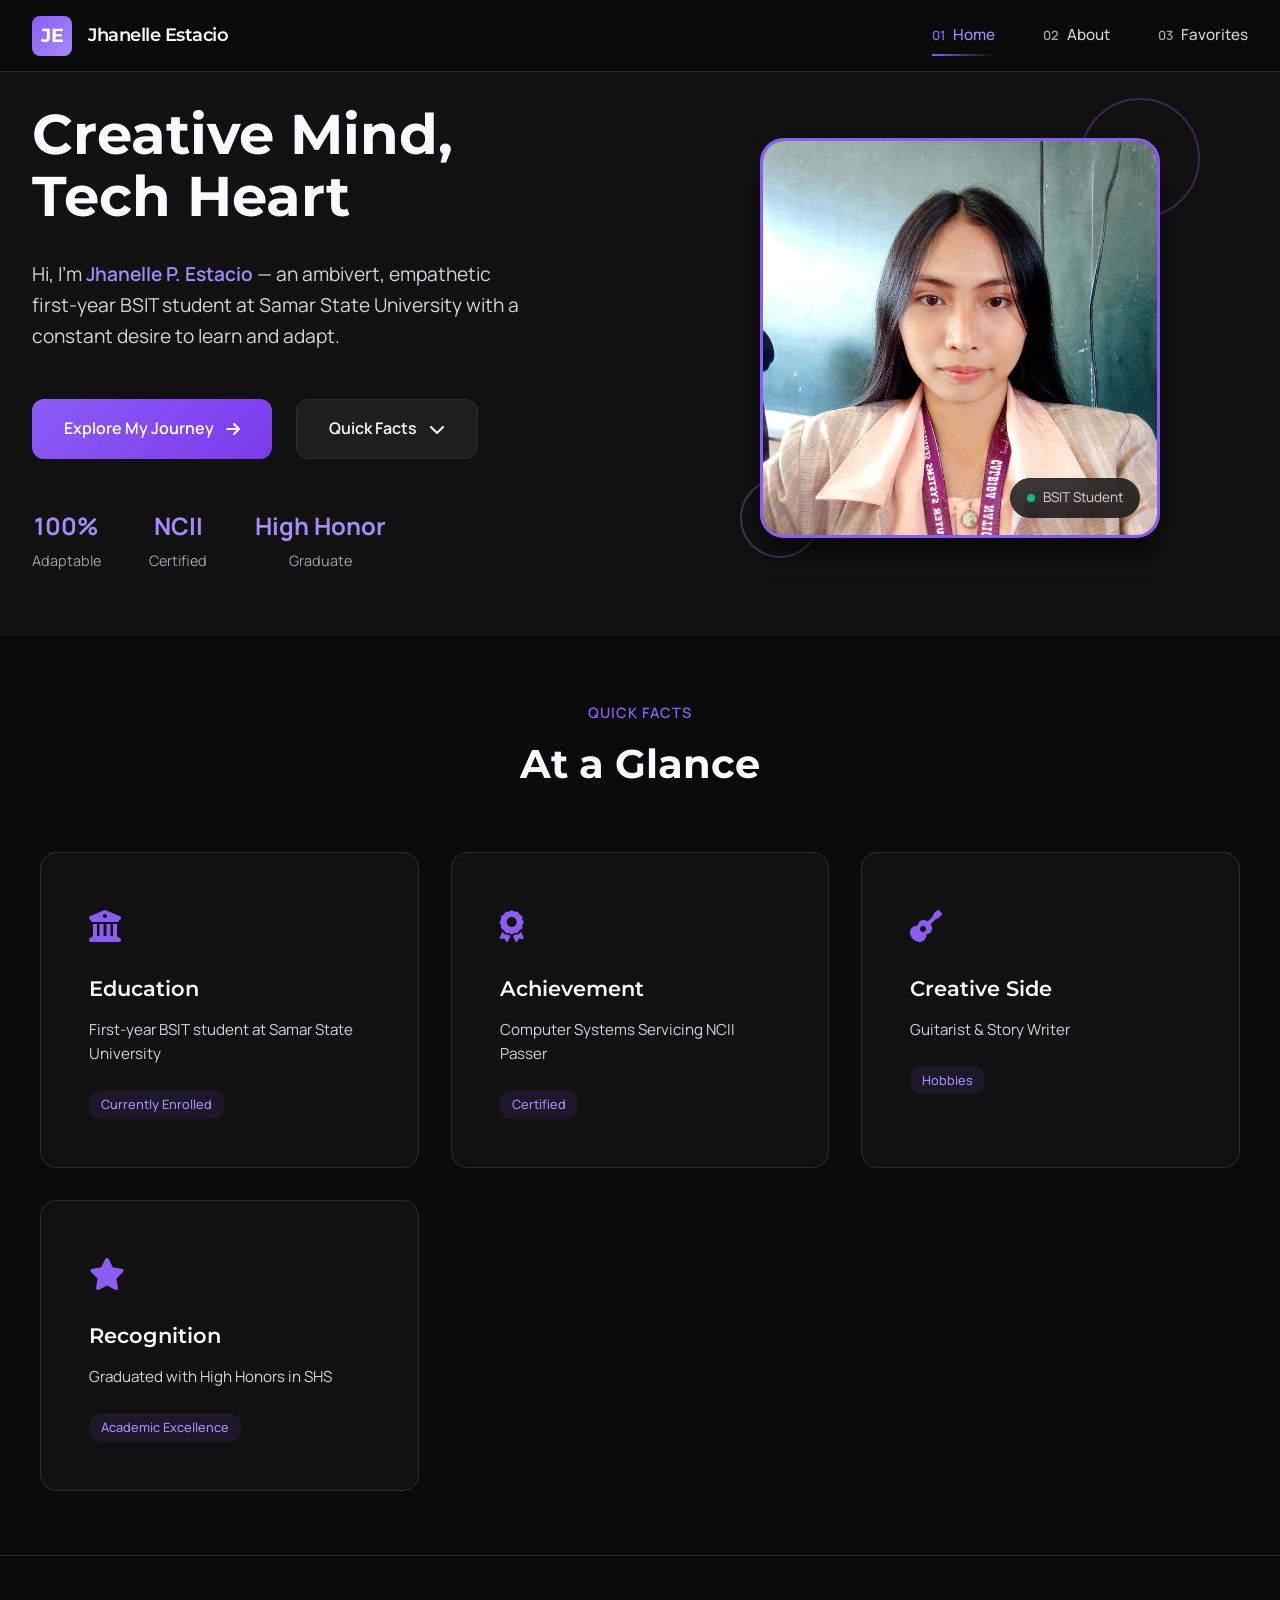
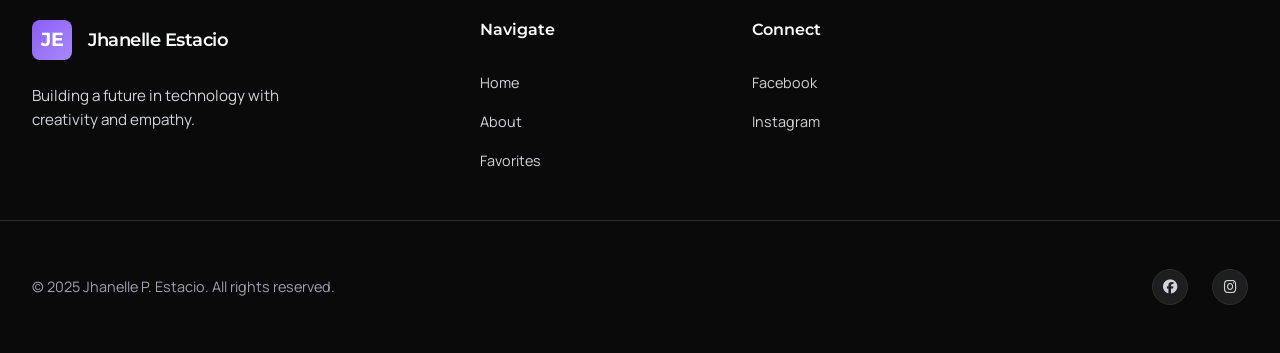
==== commit cea164d2: "Update index.html" ====
--- a/index.html
+++ b/index.html
@@ -1,5 +1,6 @@
 <!DOCTYPE html>
 <html lang="en">
+
 <head>
     <meta charset="UTF-8">
     <meta name="viewport" content="width=device-width, initial-scale=1.0">
@@ -7,7 +8,9 @@
     <link rel="stylesheet" href="style.css">
     <link rel="preconnect" href="https://fonts.googleapis.com">
     <link rel="preconnect" href="https://fonts.gstatic.com" crossorigin>
-    <link href="https://fonts.googleapis.com/css2?family=Montserrat:wght@300;400;500;600;700&family=Manrope:wght@300;400;500;600&display=swap" rel="stylesheet">
+    <link
+        href="https://fonts.googleapis.com/css2?family=Montserrat:wght@300;400;500;600;700&family=Manrope:wght@300;400;500;600&display=swap"
+        rel="stylesheet">
     <link rel="stylesheet" href="https://cdnjs.cloudflare.com/ajax/libs/font-awesome/6.4.0/css/all.min.css">
 </head>
 
@@ -34,28 +37,6 @@
                     <span class="nav-label">Favorites</span>
                 </a>
             </div>
-
-            <button class="menu-toggle" id="menuToggle">
-                <span class="menu-bar"></span>
-                <span class="menu-bar"></span>
-                <span class="menu-bar"></span>
-            </button>
-        </div>
-
-        <!-- Mobile Menu -->
-        <div class="nav-menu-mobile" id="mobileMenu">
-            <a href="index.html" class="nav-link active">
-                <span class="nav-number">01</span>
-                <span class="nav-label">Home</span>
-            </a>
-            <a href="about.html" class="nav-link">
-                <span class="nav-number">02</span>
-                <span class="nav-label">About</span>
-            </a>
-            <a href="favorites.html" class="nav-link">
-                <span class="nav-number">03</span>
-                <span class="nav-label">Favorites</span>
-            </a>
         </div>
     </nav>
 
@@ -204,7 +185,8 @@
                 <div class="link-group">
                     <h4 class="link-title">Connect</h4>
                     <a href="https://www.facebook.com/jhanelle.estacio.2025" class="footer-link">Facebook</a>
-                    <a href="https://www.instagram.com/elle_estacioo?igsh=bXg5MTA5ZjFhMmU0" class="footer-link">Instagram</a>
+                    <a href="https://www.instagram.com/elle_estacioo?igsh=bXg5MTA5ZjFhMmU0"
+                        class="footer-link">Instagram</a>
                 </div>
             </div>
         </div>
@@ -212,40 +194,13 @@
         <div class="footer-bottom">
             <p class="copyright">&copy; 2025 Jhanelle P. Estacio. All rights reserved.</p>
             <div class="footer-social">
-                <a href="https://www.facebook.com/jhanelle.estacio.2025" class="social-icon"><i class="fab fa-facebook"></i></a>
-                <a href="https://www.instagram.com/elle_estacioo?igsh=bXg5MTA5ZjFhMmU0" class="social-icon"><i class="fab fa-instagram"></i></a>
+                <a href="https://www.facebook.com/jhanelle.estacio.2025" class="social-icon"><i
+                        class="fab fa-facebook"></i></a>
+                <a href="https://www.instagram.com/elle_estacioo?igsh=bXg5MTA5ZjFhMmU0" class="social-icon"><i
+                        class="fab fa-instagram"></i></a>
             </div>
         </div>
     </footer>
-
-    <script>
-        // Mobile menu toggle
-        document.getElementById('menuToggle').addEventListener('click', function() {
-            document.getElementById('mobileMenu').classList.toggle('open');
-        });
-
-        // Close mobile menu on link click
-        document.querySelectorAll('.nav-menu-mobile .nav-link').forEach(link => {
-            link.addEventListener('click', function() {
-                document.getElementById('mobileMenu').classList.remove('open');
-            });
-        });
-
-        // Close mobile menu on outside click
-        document.addEventListener('click', function(e) {
-            const mobileMenu = document.getElementById('mobileMenu');
-            const toggle = document.getElementById('menuToggle');
-            if (!mobileMenu.contains(e.target) && !toggle.contains(e.target)) {
-                mobileMenu.classList.remove('open');
-            }
-        });
-
-        // Close mobile menu on resize to desktop
-        window.addEventListener('resize', function() {
-            if (window.innerWidth > 768) {
-                document.getElementById('mobileMenu').classList.remove('open');
-            }
-        });
-    </script>
 </body>
+
 </html>
--- a/style.css
+++ b/style.css
@@ -20,20 +20,19 @@
     --success: #10B981;
     --warning: #F59E0B;
     --error: #EF4444;
-    
-    /* Typography */
+
     --font-heading: 'Montserrat', sans-serif;
     --font-body: 'Manrope', sans-serif;
-    
-    /* Spacing */
+
     --space-xs: 0.5rem;
     --space-sm: 1rem;
     --space-md: 1.5rem;
     --space-lg: 2rem;
     --space-xl: 3rem;
     --space-2xl: 4rem;
-    
-    /* Effects */
+
+    --navbar-height: 72px;
+
     --shadow-sm: 0 1px 3px rgba(0, 0, 0, 0.3);
     --shadow-md: 0 4px 6px -1px rgba(0, 0, 0, 0.4);
     --shadow-lg: 0 10px 15px -3px rgba(0, 0, 0, 0.5);
@@ -44,6 +43,7 @@
 
 html {
     scroll-behavior: smooth;
+    scroll-padding-top: var(--navbar-height);
 }
 
 body {
@@ -55,14 +55,17 @@
     font-weight: 400;
 }
 
-/* Typography */
-h1, h2, h3, h4, h5, h6 {
+h1,
+h2,
+h3,
+h4,
+h5,
+h6 {
     font-family: var(--font-heading);
     font-weight: 600;
     line-height: 1.2;
 }
 
-/* Container */
 .container {
     max-width: 1280px;
     margin: 0 auto;
@@ -80,6 +83,9 @@
     border-bottom: 1px solid var(--border);
     z-index: 1000;
     padding: var(--space-sm) 0;
+    height: var(--navbar-height);
+    display: flex;
+    align-items: center;
 }
 
 .nav-container {
@@ -89,13 +95,14 @@
     display: flex;
     align-items: center;
     justify-content: space-between;
-    flex-wrap: wrap;
+    width: 100%;
 }
 
 .nav-logo {
     display: flex;
     align-items: center;
     gap: var(--space-sm);
+    flex-shrink: 0;
 }
 
 .logo-icon {
@@ -175,8 +182,15 @@
 }
 
 @keyframes pulse {
-    0%, 100% { opacity: 1; }
-    50% { opacity: 0.5; }
+
+    0%,
+    100% {
+        opacity: 1;
+    }
+
+    50% {
+        opacity: 0.5;
+    }
 }
 
 .status-text {
@@ -186,59 +200,63 @@
 
 .menu-toggle {
     display: none;
-    background: none;
-    border: none;
-    cursor: pointer;
-    padding: 8px;
-    flex-direction: column;
-    gap: 5px;
-}
-
-.menu-bar {
-    display: block;
-    width: 24px;
-    height: 2px;
-    background: var(--text-primary);
-    transition: var(--transition);
-    border-radius: 2px;
-}
-
-/* Mobile Menu */
+}
+
 .nav-menu-mobile {
-    display: none;
-    flex-direction: column;
-    width: 100%;
-    padding: var(--space-md) 0 var(--space-lg);
-    gap: var(--space-sm);
-    border-top: 1px solid var(--border);
-    margin-top: var(--space-sm);
-    background: transparent;
-}
-
-.nav-menu-mobile .nav-link {
-    padding: 10px 0;
-    border-bottom: 1px solid rgba(255,255,255,0.03);
-}
-
-.nav-menu-mobile.open {
-    display: flex;
-}
-
-/* Section Spacing */
-section, .hero-section, .quick-facts, .about-content, 
-.hobbies-section, .music-section, .inspiration-section,
-.footer {
-    margin-bottom: 2rem;
-}
-
-/* Hero Section */
+    display: none !important;
+}
+
+section {
+    padding-top: calc(var(--navbar-height) + 2rem);
+    padding-bottom: var(--space-2xl);
+}
+
 .hero-section {
-    padding-top: 120px;
+    padding-top: calc(var(--navbar-height) + 2rem);
     padding-bottom: var(--space-2xl);
     position: relative;
     overflow: hidden;
 }
 
+.page-header {
+    padding-top: calc(var(--navbar-height) + 2rem);
+    padding-bottom: var(--space-2xl);
+}
+
+.quick-facts {
+    padding: var(--space-2xl) 0;
+    background: var(--surface-dark);
+}
+
+.about-content {
+    padding: var(--space-2xl) 0;
+}
+
+.hobbies-section {
+    padding: var(--space-2xl) 0;
+}
+
+.music-section {
+    padding: var(--space-2xl) 0;
+    background: var(--surface-dark);
+}
+
+.inspiration-section {
+    padding: var(--space-2xl) 0;
+}
+
+.footer {
+    background: var(--surface-dark);
+    border-top: 1px solid var(--border);
+    padding: var(--space-2xl) 0 var(--space-xl);
+    margin-bottom: 0;
+}
+
+section:last-of-type {
+    margin-bottom: 0;
+}
+
+/* Hero Section */
 .hero-container {
     max-width: 1280px;
     margin: 0 auto;
@@ -486,19 +504,25 @@
 }
 
 @keyframes float {
-    0%, 100% {
+
+    0%,
+    100% {
         transform: translateY(0) rotate(0deg);
     }
+
     50% {
         transform: translateY(-10px) rotate(5deg);
     }
 }
 
 @keyframes pulseDot {
-    0%, 100% {
+
+    0%,
+    100% {
         transform: scale(1);
         opacity: 1;
     }
+
     50% {
         transform: scale(1.2);
         opacity: 0.7;
@@ -521,11 +545,6 @@
 }
 
 /* Quick Facts */
-.quick-facts {
-    padding: var(--space-2xl) 0;
-    background: var(--surface-dark);
-}
-
 .section-header {
     text-align: center;
     margin-bottom: var(--space-2xl);
@@ -620,11 +639,6 @@
 }
 
 /* Page Header */
-.page-header {
-    padding-top: 140px;
-    padding-bottom: var(--space-2xl);
-}
-
 .header-container {
     max-width: 1280px;
     margin: 0 auto;
@@ -691,10 +705,6 @@
 }
 
 /* About Page */
-.about-content {
-    padding: var(--space-2xl) 0;
-}
-
 .content-container {
     max-width: 1200px;
     margin: 0 auto;
@@ -932,10 +942,6 @@
 }
 
 /* Hobbies Section */
-.hobbies-section {
-    padding: var(--space-2xl) 0;
-}
-
 .hobbies-container {
     max-width: 1100px;
     margin: var(--space-2xl) auto 0;
@@ -1058,10 +1064,6 @@
 }
 
 /* Inspiration Section */
-.inspiration-section {
-    padding: var(--space-2xl) 0;
-}
-
 .inspiration-container {
     max-width: 1000px;
     margin: 0 auto;
@@ -1135,12 +1137,6 @@
 }
 
 /* Footer */
-.footer {
-    background: var(--surface-dark);
-    border-top: 1px solid var(--border);
-    padding: var(--space-2xl) 0 var(--space-xl);
-}
-
 .footer-container {
     max-width: 1280px;
     margin: 0 auto;
@@ -1242,10 +1238,14 @@
 
 /* Responsive Design */
 @media (max-width: 1024px) {
+    :root {
+        --navbar-height: 64px;
+    }
+
     .hero-title {
         font-size: 2.8rem;
     }
-    
+
     .hero-container,
     .header-container,
     .intro-section,
@@ -1253,103 +1253,117 @@
         grid-template-columns: 1fr;
         gap: var(--space-xl);
     }
-    
+
     .footer-container {
         grid-template-columns: 1fr;
         gap: var(--space-xl);
     }
-    
+
     .profile-image-container,
     .main-visual {
         width: 350px;
         height: 350px;
     }
-    
+
     .hobby-card {
         grid-template-columns: 1fr;
         min-height: 550px;
     }
-    
+
     .hobby-visual,
     .hobby-image-container {
         height: 250px;
     }
 }
 
-@media (max-width: 768px) { 
-    .menu-toggle {
-        display: flex;
-    }
-    
-    .nav-menu-mobile {
+@media (max-width: 768px) {
+    :root {
+        --navbar-height: 60px;
+    }
+
+    .nav-menu {
+        gap: var(--space-md);
+    }
+
+    .nav-link {
+        font-size: 0.85rem;
+    }
+
+    .nav-number {
         display: none;
     }
-    
-    .nav-menu-mobile.open {
-        display: flex;
-    }
-    
+
+    .logo-text {
+        font-size: 0.95rem;
+    }
+
+    .logo-icon {
+        width: 35px;
+        height: 35px;
+        font-size: 1rem;
+    }
+
     .hero-title {
         font-size: 2.2rem;
     }
-    
+
     .page-title {
         font-size: 2.2rem;
     }
-    
+
     .section-title {
         font-size: 2rem;
     }
-    
+
     .hobby-card {
         grid-template-columns: 1fr;
         min-height: 500px;
     }
-    
+
     .hobby-visual,
     .hobby-image-container {
         height: 200px;
     }
-    
+
     .footer-links {
         grid-template-columns: 1fr;
         gap: var(--space-lg);
     }
-    
+
     .footer-bottom {
         flex-direction: column;
         gap: var(--space-md);
         text-align: center;
     }
-    
+
     .profile-image-container,
     .main-visual {
         width: 300px;
         height: 300px;
     }
-    
+
     .circle-1 {
         width: 80px;
         height: 80px;
         top: -20px;
         right: -20px;
     }
-    
+
     .circle-2 {
         width: 60px;
         height: 60px;
         bottom: -15px;
         left: -15px;
     }
-    
+
     .intro-visual {
         grid-template-columns: 1fr;
     }
-    
+
     .skills-grid {
         grid-template-columns: 1fr;
     }
-    
+
     .timeline-item {
         grid-template-columns: 1fr;
         gap: var(--space-md);
@@ -1357,32 +1371,55 @@
 }
 
 @media (max-width: 480px) {
+    .nav-menu {
+        gap: var(--space-sm);
+    }
+
+    .nav-link {
+        font-size: 0.75rem;
+        gap: 4px;
+    }
+
+    .logo-text {
+        font-size: 0.85rem;
+    }
+
+    .logo-icon {
+        width: 30px;
+        height: 30px;
+        font-size: 0.85rem;
+    }
+
+    .nav-container {
+        padding: 0 var(--space-sm);
+    }
+
     .hero-actions {
         flex-direction: column;
         align-items: stretch;
     }
-    
+
     .btn-primary,
     .btn-secondary {
         width: 100%;
         justify-content: center;
     }
-    
+
     .hobby-meta {
         grid-template-columns: 1fr;
         gap: var(--space-sm);
     }
-    
+
     .header-stats {
         grid-template-columns: 1fr;
         gap: var(--space-md);
     }
-    
+
     .hero-stats {
         flex-direction: column;
         gap: var(--space-lg);
     }
-    
+
     .profile-image-container,
     .main-visual {
         width: 250px;
@@ -1394,16 +1431,16 @@
     .hobby-card {
         grid-template-columns: 1fr;
     }
-    
+
     .hobby-visual {
         padding: var(--space-md);
         height: 260px;
     }
-    
+
     .hobby-content {
         padding: var(--space-xl);
     }
-    
+
     .hobby-meta {
         grid-template-columns: 1fr;
         gap: var(--space-md);
